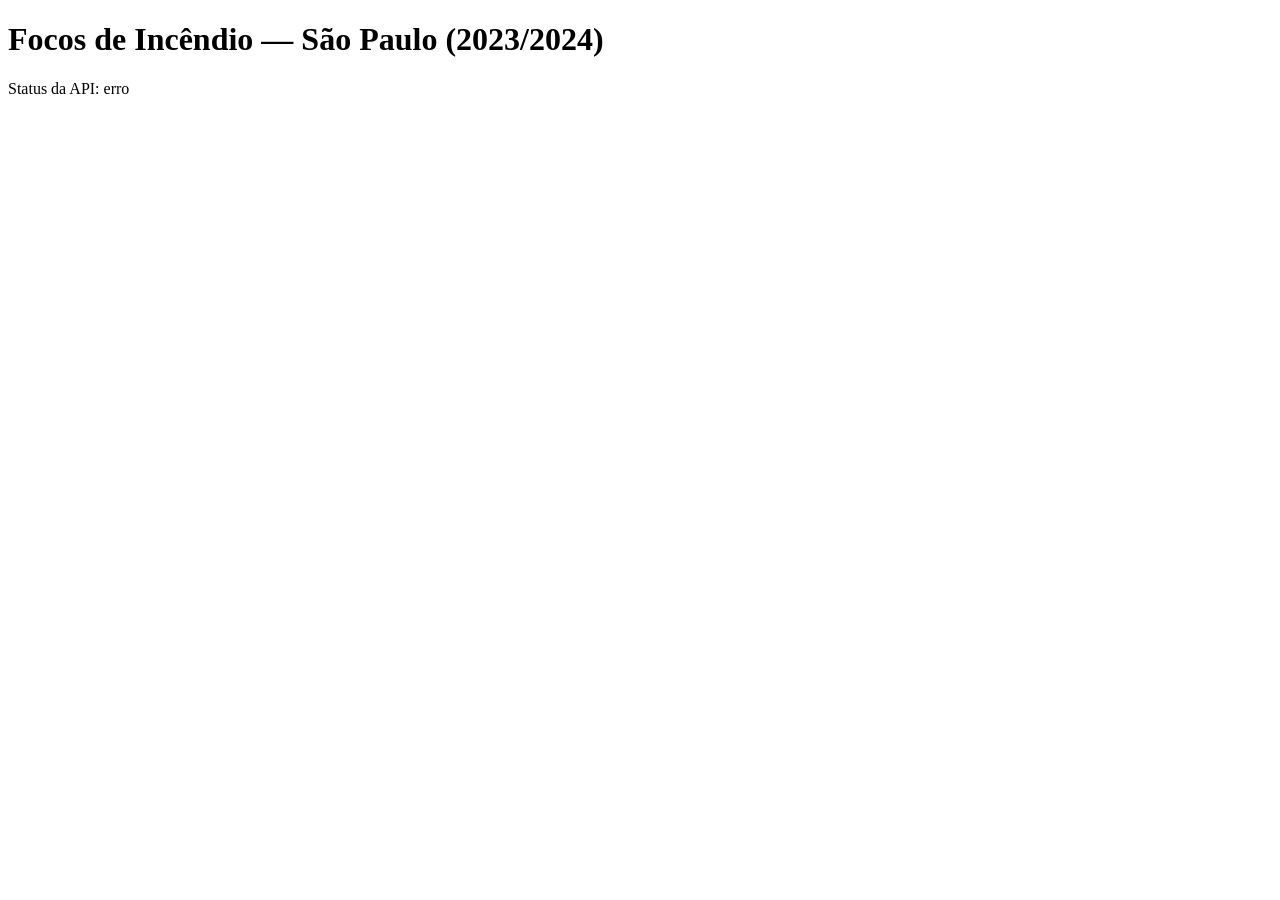
==== src/main/resources/public/index.html @ 72468ece "estrutura inicial" ====
<!doctype html>
<html lang="pt-BR">
<head>
    <meta charset="UTF-8">
    <meta name="viewport" content="width=device-width, initial-scale=1">
    <title>Focos de Incêndio SP</title>
</head>
<body>
    <h1>Focos de Incêndio — São Paulo (2023/2024)</h1>
    <p>Status da API: <span id="status">carregando...</span></p>

    <script>
        fetch('/api/status')
            .then(r => r.json())
            .then(d => document.getElementById('status').textContent = d.status)
            .catch(() => document.getElementById('status').textContent = 'erro');
    </script>
</body>
</html>
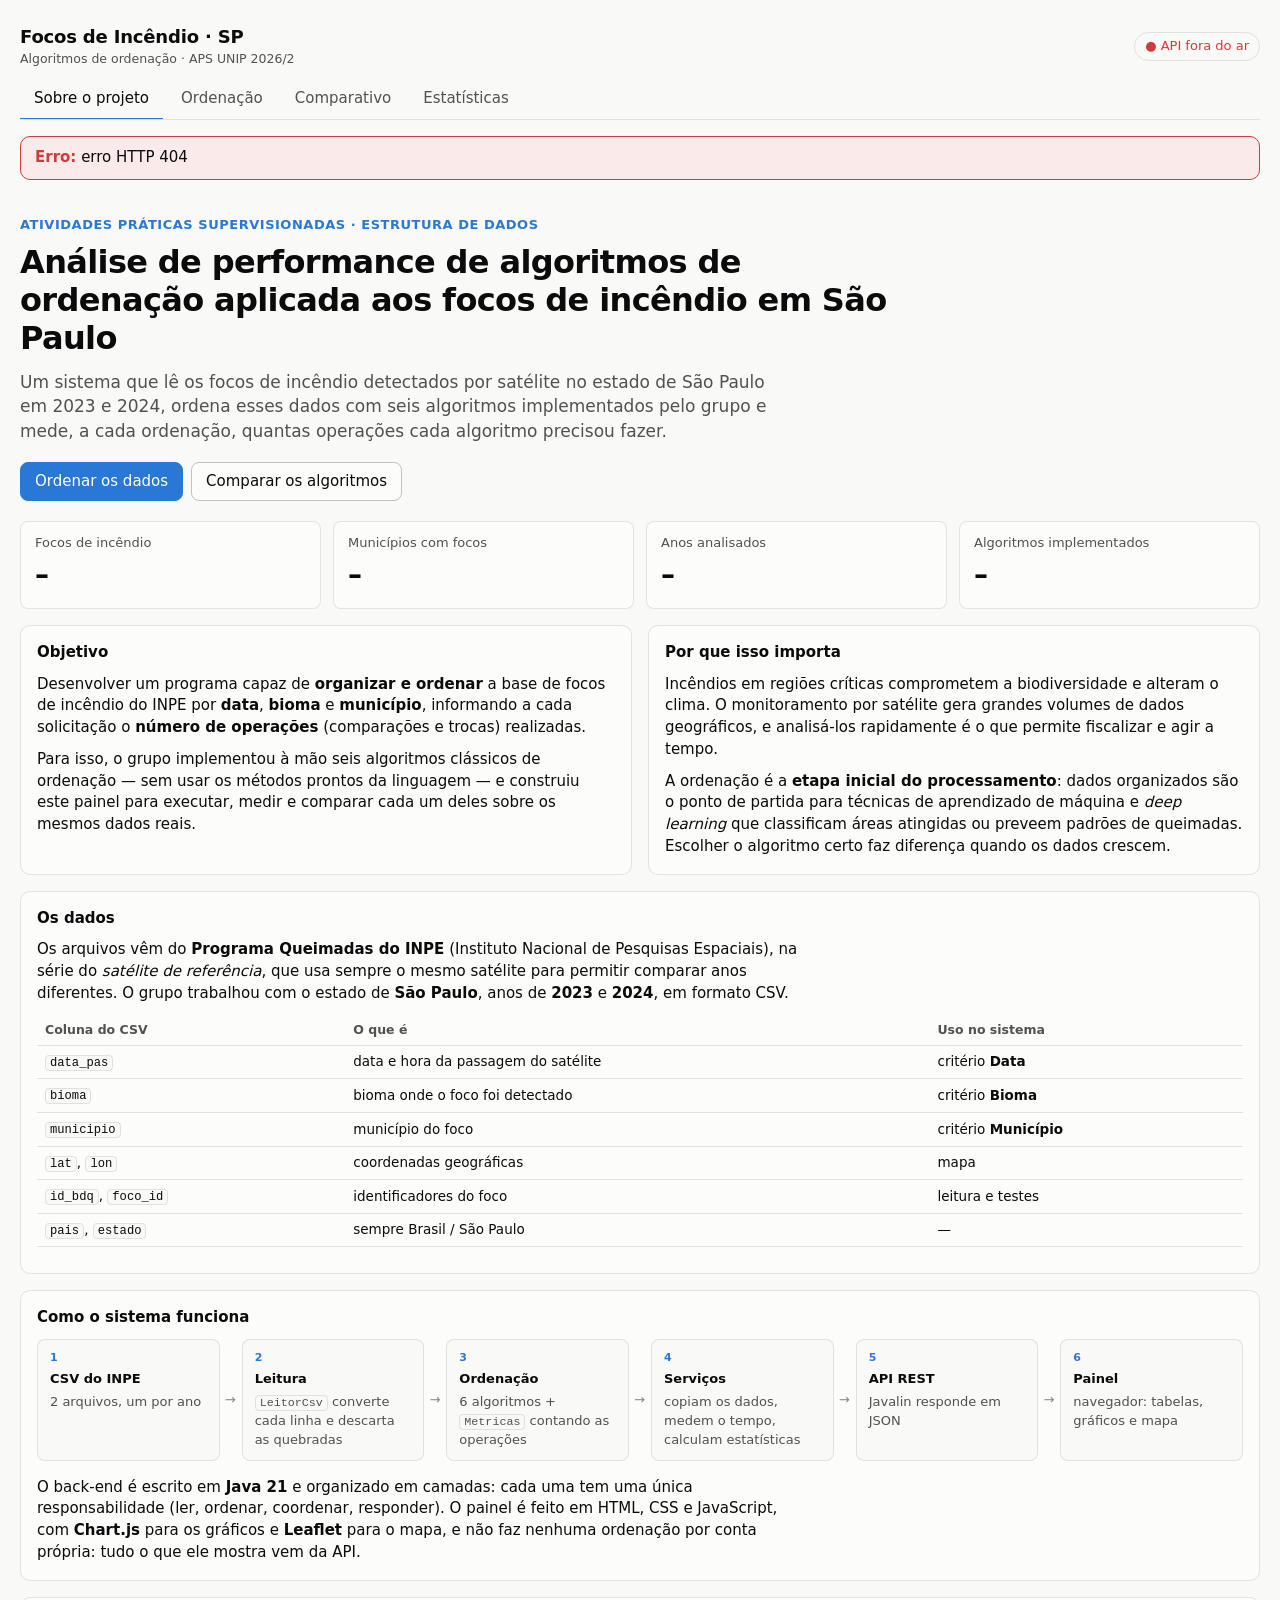
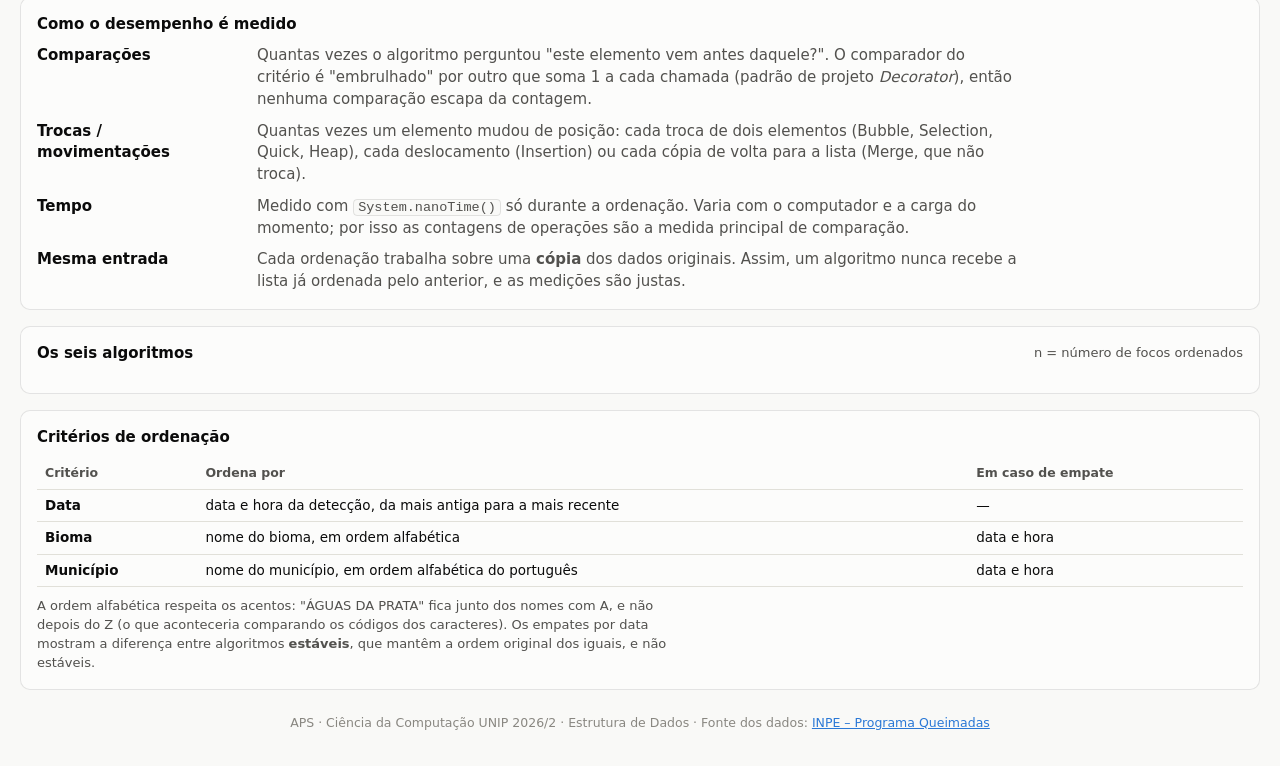
==== commit 1f0f9fdb: "Divide o dashboard em páginas e adiciona pagina Sobre" ====
--- a/src/main/resources/public/index.html
+++ b/src/main/resources/public/index.html
@@ -3,17 +3,167 @@
 <head>
     <meta charset="UTF-8">
     <meta name="viewport" content="width=device-width, initial-scale=1">
-    <title>Focos de Incêndio SP</title>
+    <title>Sobre o projeto · Focos de Incêndio SP</title>
+    <link rel="stylesheet" href="style.css">
+    <script src="comum.js" defer></script>
+    <script src="sobre.js" defer></script>
 </head>
 <body>
-    <h1>Focos de Incêndio — São Paulo (2023/2024)</h1>
-    <p>Status da API: <span id="status">carregando...</span></p>
+<div class="pagina">
+    <header id="cabecalho" class="cabecalho"></header>
+    <div id="aviso" class="aviso" hidden></div>
 
-    <script>
-        fetch('/api/status')
-            .then(r => r.json())
-            .then(d => document.getElementById('status').textContent = d.status)
-            .catch(() => document.getElementById('status').textContent = 'erro');
-    </script>
+    <!-- Apresentação -->
+    <section class="destaque-topo">
+        <p class="sobretitulo">Atividades Práticas Supervisionadas · Estrutura de Dados</p>
+        <h1>Análise de performance de algoritmos de ordenação aplicada aos focos de incêndio em São Paulo</h1>
+        <p class="lead">
+            Um sistema que lê os focos de incêndio detectados por satélite no estado de São Paulo em 2023 e 2024,
+            ordena esses dados com seis algoritmos implementados pelo grupo e mede, a cada ordenação,
+            quantas operações cada algoritmo precisou fazer.
+        </p>
+        <div class="acoes">
+            <a class="botao botao--primario" href="ordenacao.html">Ordenar os dados</a>
+            <a class="botao" href="comparativo.html">Comparar os algoritmos</a>
+        </div>
+    </section>
+
+    <!-- Números da base, carregados da API -->
+    <section class="metricas metricas--resumo" aria-label="Resumo dos dados">
+        <div class="metrica"><span class="metrica__rotulo">Focos de incêndio</span><span id="kFocos" class="metrica__valor">–</span></div>
+        <div class="metrica"><span class="metrica__rotulo">Municípios com focos</span><span id="kMunicipios" class="metrica__valor">–</span></div>
+        <div class="metrica"><span class="metrica__rotulo">Anos analisados</span><span id="kAnos" class="metrica__valor">–</span></div>
+        <div class="metrica"><span class="metrica__rotulo">Algoritmos implementados</span><span id="kAlgoritmos" class="metrica__valor">–</span></div>
+    </section>
+
+    <div class="grade grade--metade-igual">
+        <section class="cartao texto">
+            <h2>Objetivo</h2>
+            <p>
+                Desenvolver um programa capaz de <strong>organizar e ordenar</strong> a base de focos de incêndio
+                do INPE por <strong>data</strong>, <strong>bioma</strong> e <strong>município</strong>, informando a
+                cada solicitação o <strong>número de operações</strong> (comparações e trocas) realizadas.
+            </p>
+            <p>
+                Para isso, o grupo implementou à mão seis algoritmos clássicos de ordenação — sem usar os métodos
+                prontos da linguagem — e construiu este painel para executar, medir e comparar cada um deles
+                sobre os mesmos dados reais.
+            </p>
+        </section>
+
+        <section class="cartao texto">
+            <h2>Por que isso importa</h2>
+            <p>
+                Incêndios em regiões críticas comprometem a biodiversidade e alteram o clima. O monitoramento por
+                satélite gera grandes volumes de dados geográficos, e analisá-los rapidamente é o que permite
+                fiscalizar e agir a tempo.
+            </p>
+            <p>
+                A ordenação é a <strong>etapa inicial do processamento</strong>: dados organizados são o ponto de
+                partida para técnicas de aprendizado de máquina e <em>deep learning</em> que classificam áreas
+                atingidas ou preveem padrões de queimadas. Escolher o algoritmo certo faz diferença quando os
+                dados crescem.
+            </p>
+        </section>
+    </div>
+
+    <section class="cartao texto">
+        <h2>Os dados</h2>
+        <p>
+            Os arquivos vêm do <strong>Programa Queimadas do INPE</strong> (Instituto Nacional de Pesquisas
+            Espaciais), na série do <em>satélite de referência</em>, que usa sempre o mesmo satélite para permitir
+            comparar anos diferentes. O grupo trabalhou com o estado de <strong>São Paulo</strong>,
+            anos de <strong>2023</strong> e <strong>2024</strong>, em formato CSV.
+        </p>
+        <div class="tabela-rolagem">
+            <table class="tabela tabela--compacta">
+                <thead><tr><th>Coluna do CSV</th><th>O que é</th><th>Uso no sistema</th></tr></thead>
+                <tbody>
+                <tr><td><code>data_pas</code></td><td>data e hora da passagem do satélite</td><td>critério <strong>Data</strong></td></tr>
+                <tr><td><code>bioma</code></td><td>bioma onde o foco foi detectado</td><td>critério <strong>Bioma</strong></td></tr>
+                <tr><td><code>municipio</code></td><td>município do foco</td><td>critério <strong>Município</strong></td></tr>
+                <tr><td><code>lat</code>, <code>lon</code></td><td>coordenadas geográficas</td><td>mapa</td></tr>
+                <tr><td><code>id_bdq</code>, <code>foco_id</code></td><td>identificadores do foco</td><td>leitura e testes</td></tr>
+                <tr><td><code>pais</code>, <code>estado</code></td><td>sempre Brasil / São Paulo</td><td>—</td></tr>
+                </tbody>
+            </table>
+        </div>
+        <p id="resumoBiomas" class="nota"></p>
+    </section>
+
+    <section class="cartao texto">
+        <h2>Como o sistema funciona</h2>
+        <ol class="fluxo">
+            <li><strong>CSV do INPE</strong><span>2 arquivos, um por ano</span></li>
+            <li><strong>Leitura</strong><span><code>LeitorCsv</code> converte cada linha e descarta as quebradas</span></li>
+            <li><strong>Ordenação</strong><span>6 algoritmos + <code>Metricas</code> contando as operações</span></li>
+            <li><strong>Serviços</strong><span>copiam os dados, medem o tempo, calculam estatísticas</span></li>
+            <li><strong>API REST</strong><span>Javalin responde em JSON</span></li>
+            <li><strong>Painel</strong><span>navegador: tabelas, gráficos e mapa</span></li>
+        </ol>
+        <p>
+            O back-end é escrito em <strong>Java 21</strong> e organizado em camadas: cada uma tem uma única
+            responsabilidade (ler, ordenar, coordenar, responder). O painel é feito em HTML, CSS e JavaScript,
+            com <strong>Chart.js</strong> para os gráficos e <strong>Leaflet</strong> para o mapa, e não faz nenhuma
+            ordenação por conta própria: tudo o que ele mostra vem da API.
+        </p>
+    </section>
+
+    <section class="cartao texto">
+        <h2>Como o desempenho é medido</h2>
+        <dl class="definicoes">
+            <dt>Comparações</dt>
+            <dd>
+                Quantas vezes o algoritmo perguntou "este elemento vem antes daquele?". O comparador do critério é
+                "embrulhado" por outro que soma 1 a cada chamada (padrão de projeto <em>Decorator</em>), então
+                nenhuma comparação escapa da contagem.
+            </dd>
+            <dt>Trocas / movimentações</dt>
+            <dd>
+                Quantas vezes um elemento mudou de posição: cada troca de dois elementos (Bubble, Selection, Quick,
+                Heap), cada deslocamento (Insertion) ou cada cópia de volta para a lista (Merge, que não troca).
+            </dd>
+            <dt>Tempo</dt>
+            <dd>
+                Medido com <code>System.nanoTime()</code> só durante a ordenação. Varia com o computador e a carga
+                do momento; por isso as contagens de operações são a medida principal de comparação.
+            </dd>
+            <dt>Mesma entrada</dt>
+            <dd>
+                Cada ordenação trabalha sobre uma <strong>cópia</strong> dos dados originais. Assim, um algoritmo
+                nunca recebe a lista já ordenada pelo anterior, e as medições são justas.
+            </dd>
+        </dl>
+    </section>
+
+    <section class="cartao">
+        <div class="cartao__cabecalho">
+            <h2>Os seis algoritmos</h2>
+            <span class="nota">n = número de focos ordenados</span>
+        </div>
+        <div id="algoritmos" class="cartoes-algoritmo"></div>
+    </section>
+
+    <section class="cartao texto">
+        <h2>Critérios de ordenação</h2>
+        <div class="tabela-rolagem">
+            <table class="tabela tabela--compacta">
+                <thead><tr><th>Critério</th><th>Ordena por</th><th>Em caso de empate</th></tr></thead>
+                <tbody>
+                <tr><td><strong>Data</strong></td><td>data e hora da detecção, da mais antiga para a mais recente</td><td>—</td></tr>
+                <tr><td><strong>Bioma</strong></td><td>nome do bioma, em ordem alfabética</td><td>data e hora</td></tr>
+                <tr><td><strong>Município</strong></td><td>nome do município, em ordem alfabética do português</td><td>data e hora</td></tr>
+                </tbody>
+            </table>
+        </div>
+        <p class="nota">
+            A ordem alfabética respeita os acentos: "ÁGUAS DA PRATA" fica junto dos nomes com A, e não depois do Z
+            (o que aconteceria comparando os códigos dos caracteres). Os empates por data mostram a diferença entre
+            algoritmos <strong>estáveis</strong>, que mantêm a ordem original dos iguais, e não estáveis.
+        </p>
+    </section>
+
+    <footer id="rodape" class="rodape"></footer>
+</div>
 </body>
 </html>
--- a/src/main/resources/public/style.css
+++ b/src/main/resources/public/style.css
@@ -0,0 +1,473 @@
+/* ==========================================================================
+   Dashboard · Focos de Incêndio SP
+   As cores ficam em variáveis: o modo escuro só troca os valores.
+   ========================================================================== */
+
+:root {
+    color-scheme: light;
+    --fundo: #f9f9f7;
+    --superficie: #fcfcfb;
+    --texto: #0b0b0b;
+    --texto-2: #52514e;
+    --texto-mudo: #898781;
+    --grade: #e1e0d9;
+    --eixo: #c3c2b7;
+    --borda: rgba(11, 11, 11, 0.10);
+    --destaque: #2a78d6;
+    --destaque-fundo: #e8f1fc;
+    --erro: #d03b3b;
+    --erro-fundo: #fbeaea;
+    --ok: #006300;
+
+    /* cores de série (ordem fixa): 1 = Cerrado / O(n²), 2 = Mata Atlântica / O(n log n) */
+    --serie-1: #2a78d6;
+    --serie-2: #eb6834;
+    /* complexidade no comparativo: O(n²) e O(n log n) */
+    --serie-3: #1baf7a;
+    --serie-7: #6250d6;
+    /* barras de magnitude sem identidade (ranking de municípios) */
+    --neutro: #898781;
+
+    --raio: 10px;
+    --fonte: system-ui, -apple-system, "Segoe UI", Roboto, sans-serif;
+}
+
+@media (prefers-color-scheme: dark) {
+    :root {
+        color-scheme: dark;
+        --fundo: #0d0d0d;
+        --superficie: #1a1a19;
+        --texto: #f0efec;
+        --texto-2: #c3c2b7;
+        --texto-mudo: #898781;
+        --grade: #2c2c2a;
+        --eixo: #383835;
+        --borda: rgba(255, 255, 255, 0.10);
+        --destaque: #3987e5;
+        --destaque-fundo: #16263a;
+        --erro: #e66767;
+        --erro-fundo: #3a1c1c;
+        --ok: #0ca30c;
+        --serie-1: #3987e5;
+        --serie-2: #d95926;
+        --serie-3: #199e70;
+        --serie-7: #9085e9;
+        --neutro: #898781;
+    }
+}
+
+* { box-sizing: border-box; }
+
+body {
+    margin: 0;
+    background: var(--fundo);
+    color: var(--texto);
+    font: 15px/1.45 var(--fonte);
+}
+
+.pagina {
+    max-width: 1280px;
+    margin: 0 auto;
+    padding: 24px 20px 40px;
+    display: flex;
+    flex-direction: column;
+    gap: 16px;
+}
+
+h1 { font-size: 24px; margin: 0; letter-spacing: -0.01em; }
+h2 { font-size: 15px; margin: 0; font-weight: 600; }
+
+a { color: var(--destaque); }
+
+/* ---------- cabeçalho e menu ---------- */
+
+.cabecalho { display: flex; flex-direction: column; gap: 12px; }
+.cabecalho__linha { display: flex; justify-content: space-between; align-items: center; gap: 16px; flex-wrap: wrap; }
+
+.marca { display: flex; flex-direction: column; text-decoration: none; color: var(--texto); }
+.marca__titulo { font-size: 18px; font-weight: 700; letter-spacing: -0.01em; }
+.marca__sub { font-size: 12.5px; color: var(--texto-2); }
+
+.menu {
+    display: flex;
+    gap: 4px;
+    border-bottom: 1px solid var(--borda);
+    overflow-x: auto;
+}
+.menu a {
+    padding: 8px 14px;
+    color: var(--texto-2);
+    text-decoration: none;
+    font-weight: 500;
+    border-bottom: 2px solid transparent;
+    margin-bottom: -1px;
+    white-space: nowrap;
+}
+.menu a:hover { color: var(--texto); }
+.menu a.ativo { color: var(--texto); border-bottom-color: var(--destaque); }
+
+.titulo-pagina h1 { font-size: 26px; }
+.titulo-pagina p { margin: 4px 0 0; color: var(--texto-2); max-width: 75ch; }
+
+.status {
+    font-size: 13px;
+    padding: 4px 10px;
+    border-radius: 999px;
+    border: 1px solid var(--borda);
+    color: var(--texto-2);
+    white-space: nowrap;
+}
+.status::before { content: "● "; }
+.status--ok::before { color: var(--ok); }
+.status--erro { color: var(--erro); }
+.status--carregando::before { color: var(--texto-mudo); }
+
+.aviso {
+    background: var(--erro-fundo);
+    color: var(--texto);
+    border: 1px solid var(--erro);
+    border-radius: var(--raio);
+    padding: 10px 14px;
+}
+.aviso strong { color: var(--erro); }
+
+/* ---------- controles ---------- */
+
+.controles {
+    display: flex;
+    flex-wrap: wrap;
+    align-items: flex-end;
+    gap: 12px;
+    background: var(--superficie);
+    border: 1px solid var(--borda);
+    border-radius: var(--raio);
+    padding: 14px 16px;
+}
+
+.campo { display: flex; flex-direction: column; gap: 4px; min-width: 170px; }
+.campo span { font-size: 12px; color: var(--texto-2); font-weight: 500; }
+
+select {
+    font: inherit;
+    color: var(--texto);
+    background: var(--fundo);
+    border: 1px solid var(--eixo);
+    border-radius: 8px;
+    padding: 7px 10px;
+}
+
+.botoes { display: flex; gap: 8px; margin-left: auto; flex-wrap: wrap; }
+
+.botao {
+    display: inline-block;
+    text-decoration: none;
+    font: inherit;
+    font-weight: 500;
+    cursor: pointer;
+    border-radius: 8px;
+    padding: 8px 14px;
+    border: 1px solid var(--eixo);
+    background: var(--superficie);
+    color: var(--texto);
+}
+.botao:hover:not(:disabled) { background: var(--fundo); }
+.botao:disabled { opacity: .55; cursor: progress; }
+.botao--primario { background: var(--destaque); border-color: var(--destaque); color: #fff; }
+.botao--primario:hover:not(:disabled) { background: var(--destaque); filter: brightness(1.08); }
+.botao--pequeno { padding: 4px 10px; font-size: 13px; }
+
+:focus-visible { outline: 2px solid var(--destaque); outline-offset: 2px; }
+
+.dica { margin: -8px 0 0; font-size: 13px; color: var(--texto-2); }
+
+/* ---------- cartões ---------- */
+
+.cartao {
+    background: var(--superficie);
+    border: 1px solid var(--borda);
+    border-radius: var(--raio);
+    padding: 16px;
+    min-width: 0;
+}
+
+.cartao__cabecalho {
+    display: flex;
+    justify-content: space-between;
+    align-items: center;
+    gap: 12px;
+    flex-wrap: wrap;
+    margin-bottom: 12px;
+}
+
+.etiqueta {
+    font-size: 13px;
+    color: var(--texto-2);
+    background: var(--fundo);
+    border: 1px solid var(--borda);
+    border-radius: 999px;
+    padding: 3px 10px;
+}
+
+.nota { font-size: 13px; color: var(--texto-2); margin: 0; }
+
+/* ---------- métricas ---------- */
+
+.metricas {
+    display: grid;
+    grid-template-columns: repeat(auto-fit, minmax(200px, 1fr));
+    gap: 12px;
+}
+
+.metrica {
+    display: flex;
+    flex-direction: column;
+    gap: 2px;
+    padding: 12px 14px;
+    border-radius: 8px;
+    background: var(--fundo);
+}
+.metrica__rotulo { font-size: 13px; color: var(--texto-2); }
+.metrica__valor { font-size: 28px; font-weight: 600; letter-spacing: -0.02em; }
+.carregando .metrica__valor { color: var(--texto-mudo); }
+
+/* ---------- grades ---------- */
+
+.grade { display: grid; gap: 16px; }
+/* nas grades, o conteúdo (mapa/gráfico) estica até a altura do cartão vizinho */
+.grade > .cartao { display: flex; flex-direction: column; }
+.grade > .cartao > .mapa,
+.grade > .cartao > .grafico { flex: 1; }
+.grade--dados { grid-template-columns: minmax(0, 3fr) minmax(0, 2fr); }
+.grade--metade { grid-template-columns: minmax(0, 2fr) minmax(0, 3fr); }
+
+@media (max-width: 900px) {
+    .grade--dados, .grade--metade { grid-template-columns: 1fr; }
+    .botoes { margin-left: 0; }
+}
+
+/* ---------- tabela ---------- */
+
+.tabela-rolagem { overflow-x: auto; }
+
+.tabela {
+    width: 100%;
+    border-collapse: collapse;
+    font-size: 13.5px;
+}
+.tabela th, .tabela td {
+    text-align: left;
+    padding: 6px 10px;
+    border-bottom: 1px solid var(--grade);
+    white-space: nowrap;
+}
+.tabela th { font-weight: 600; color: var(--texto-2); font-size: 12.5px; }
+.tabela .num { text-align: right; font-variant-numeric: tabular-nums; }
+.tabela tbody tr:hover { background: var(--fundo); }
+.tabela th.ordenado { color: var(--destaque); }
+.tabela th.ordenado::after { content: " ▲"; font-size: 10px; }
+.tabela td.ordenado { font-weight: 600; }
+.tabela--compacta td, .tabela--compacta th { padding: 6px 8px; }
+.tabela tr.melhor td:first-child::after {
+    content: "mais rápido";
+    margin-left: 6px;
+    font-size: 11px;
+    font-weight: 500;
+    color: var(--ok);
+}
+
+.chip { display: inline-flex; align-items: center; gap: 6px; }
+.chip::before {
+    content: "";
+    width: 9px;
+    height: 9px;
+    border-radius: 50%;
+    background: var(--cor, var(--texto-mudo));
+}
+
+.paginacao {
+    display: flex;
+    justify-content: center;
+    align-items: center;
+    gap: 6px;
+    margin-top: 12px;
+    flex-wrap: wrap;
+    font-size: 13px;
+    color: var(--texto-2);
+}
+.paginacao span { padding: 0 8px; font-variant-numeric: tabular-nums; }
+
+/* ---------- mapa e gráficos ---------- */
+
+.mapa {
+    min-height: 470px;
+    border-radius: 8px;
+    border: 1px solid var(--borda);
+    z-index: 0;
+}
+
+.legenda { display: flex; gap: 12px; font-size: 13px; color: var(--texto-2); }
+
+.grafico { position: relative; }
+.grafico--largo { height: 280px; }
+.grafico--baixo { min-height: 170px; }
+.grafico--alto { min-height: 320px; }
+.grafico--comparativo { height: 300px; }
+
+.comparativo {
+    display: grid;
+    grid-template-columns: minmax(0, 1fr) minmax(0, 1fr);
+    gap: 16px;
+    align-items: start;
+}
+@media (max-width: 900px) { .comparativo { grid-template-columns: 1fr; } }
+
+.alternador {
+    display: inline-flex;
+    border: 1px solid var(--eixo);
+    border-radius: 8px;
+    overflow: hidden;
+}
+.alternador button {
+    font: inherit;
+    font-size: 13px;
+    border: 0;
+    padding: 5px 12px;
+    background: transparent;
+    color: var(--texto-2);
+    cursor: pointer;
+}
+.alternador button + button { border-left: 1px solid var(--eixo); }
+.alternador button.ativo { background: var(--destaque-fundo); color: var(--texto); font-weight: 600; }
+
+.vazio {
+    display: grid;
+    place-items: center;
+    height: 100%;
+    color: var(--texto-mudo);
+    font-size: 13px;
+    text-align: center;
+}
+
+.rodape { font-size: 12.5px; color: var(--texto-mudo); text-align: center; margin-top: 8px; }
+
+/* ---------- página "Sobre" ---------- */
+
+.destaque-topo { padding: 20px 0 4px; max-width: 900px; }
+.destaque-topo h1 { font-size: 32px; line-height: 1.2; letter-spacing: -0.02em; }
+.sobretitulo { margin: 0 0 8px; font-size: 13px; font-weight: 600; color: var(--destaque); text-transform: uppercase; letter-spacing: .04em; }
+.lead { font-size: 17px; color: var(--texto-2); margin: 12px 0 0; max-width: 70ch; }
+.acoes { display: flex; gap: 8px; margin-top: 18px; flex-wrap: wrap; }
+
+.metricas--resumo .metrica { background: var(--superficie); border: 1px solid var(--borda); }
+.metrica__sub { font-size: 12.5px; color: var(--texto-2); }
+.metrica__valor--texto { font-size: 20px; line-height: 1.3; padding-top: 6px; }
+
+.grade--metade-igual { grid-template-columns: 1fr 1fr; }
+@media (max-width: 900px) { .grade--metade-igual { grid-template-columns: 1fr; } }
+
+.texto h2 { margin-bottom: 10px; }
+.texto p { margin: 0 0 10px; max-width: 80ch; }
+.texto p:last-child { margin-bottom: 0; }
+code {
+    font-family: ui-monospace, SFMono-Regular, Consolas, monospace;
+    font-size: .9em;
+    background: var(--fundo);
+    border: 1px solid var(--borda);
+    border-radius: 4px;
+    padding: 0 4px;
+}
+
+.nota--espaco { margin-top: 10px; }
+.tabela-rolagem + .nota { margin-top: 10px; }
+.grade--topo { align-items: start; }
+.nota--espaco-baixo { margin-bottom: 10px; }
+
+/* fluxo: CSV → leitura → ... → painel */
+.fluxo {
+    list-style: none;
+    counter-reset: etapa;
+    display: grid;
+    grid-template-columns: repeat(6, minmax(0, 1fr));
+    gap: 22px;
+    padding: 0;
+    margin: 4px 0 16px;
+}
+.fluxo li {
+    counter-increment: etapa;
+    position: relative;
+    display: flex;
+    flex-direction: column;
+    gap: 4px;
+    background: var(--fundo);
+    border: 1px solid var(--borda);
+    border-radius: 8px;
+    padding: 10px 12px;
+    font-size: 13px;
+}
+.fluxo li::before {
+    content: counter(etapa);
+    font-size: 11px;
+    font-weight: 700;
+    color: var(--destaque);
+}
+.fluxo li span { color: var(--texto-2); }
+.fluxo li:not(:last-child)::after {
+    content: "→";
+    position: absolute;
+    right: -17px;
+    top: 50%;
+    transform: translateY(-50%);
+    color: var(--texto-mudo);
+}
+@media (max-width: 900px) {
+    .fluxo { grid-template-columns: 1fr 1fr; }
+    .fluxo li::after { display: none; }
+}
+
+.definicoes { margin: 0; display: grid; grid-template-columns: 200px 1fr; gap: 10px 20px; }
+.definicoes dt { font-weight: 600; }
+.definicoes dd { margin: 0; color: var(--texto-2); max-width: 80ch; }
+@media (max-width: 700px) { .definicoes { grid-template-columns: 1fr; } .definicoes dd { margin-bottom: 8px; } }
+
+.cartoes-algoritmo {
+    display: grid;
+    grid-template-columns: repeat(auto-fill, minmax(330px, 1fr));
+    gap: 12px;
+}
+.algoritmo {
+    background: var(--fundo);
+    border: 1px solid var(--borda);
+    border-radius: 8px;
+    padding: 14px;
+    display: flex;
+    flex-direction: column;
+    gap: 8px;
+}
+.algoritmo header { display: flex; justify-content: space-between; align-items: center; gap: 8px; }
+.algoritmo h3 { margin: 0; font-size: 15px; }
+.algoritmo p { margin: 0; color: var(--texto-2); font-size: 13.5px; }
+
+.selo {
+    font-size: 12px;
+    font-weight: 600;
+    padding: 2px 8px;
+    border-radius: 999px;
+    color: var(--texto);
+    border: 1px solid var(--borda);
+}
+.selo::before { content: "● "; }
+.selo--quadratico::before { color: var(--serie-3); }
+.selo--nlogn::before { color: var(--serie-7); }
+
+.ficha { display: flex; flex-wrap: wrap; gap: 6px 16px; margin: 4px 0 0; font-size: 12.5px; }
+.ficha div { display: flex; flex-direction: column; }
+.ficha dt { color: var(--texto-mudo); }
+.ficha dd { margin: 0; font-weight: 600; font-variant-numeric: tabular-nums; }
+
+/* ---------- comparativo ---------- */
+
+.conclusoes { margin: 0; padding-left: 20px; display: flex; flex-direction: column; gap: 8px; max-width: 95ch; }
+.conclusoes li { color: var(--texto-2); }
+.conclusoes strong { color: var(--texto); }
+
+.tabela td.celula-melhor { font-weight: 700; color: var(--ok); }
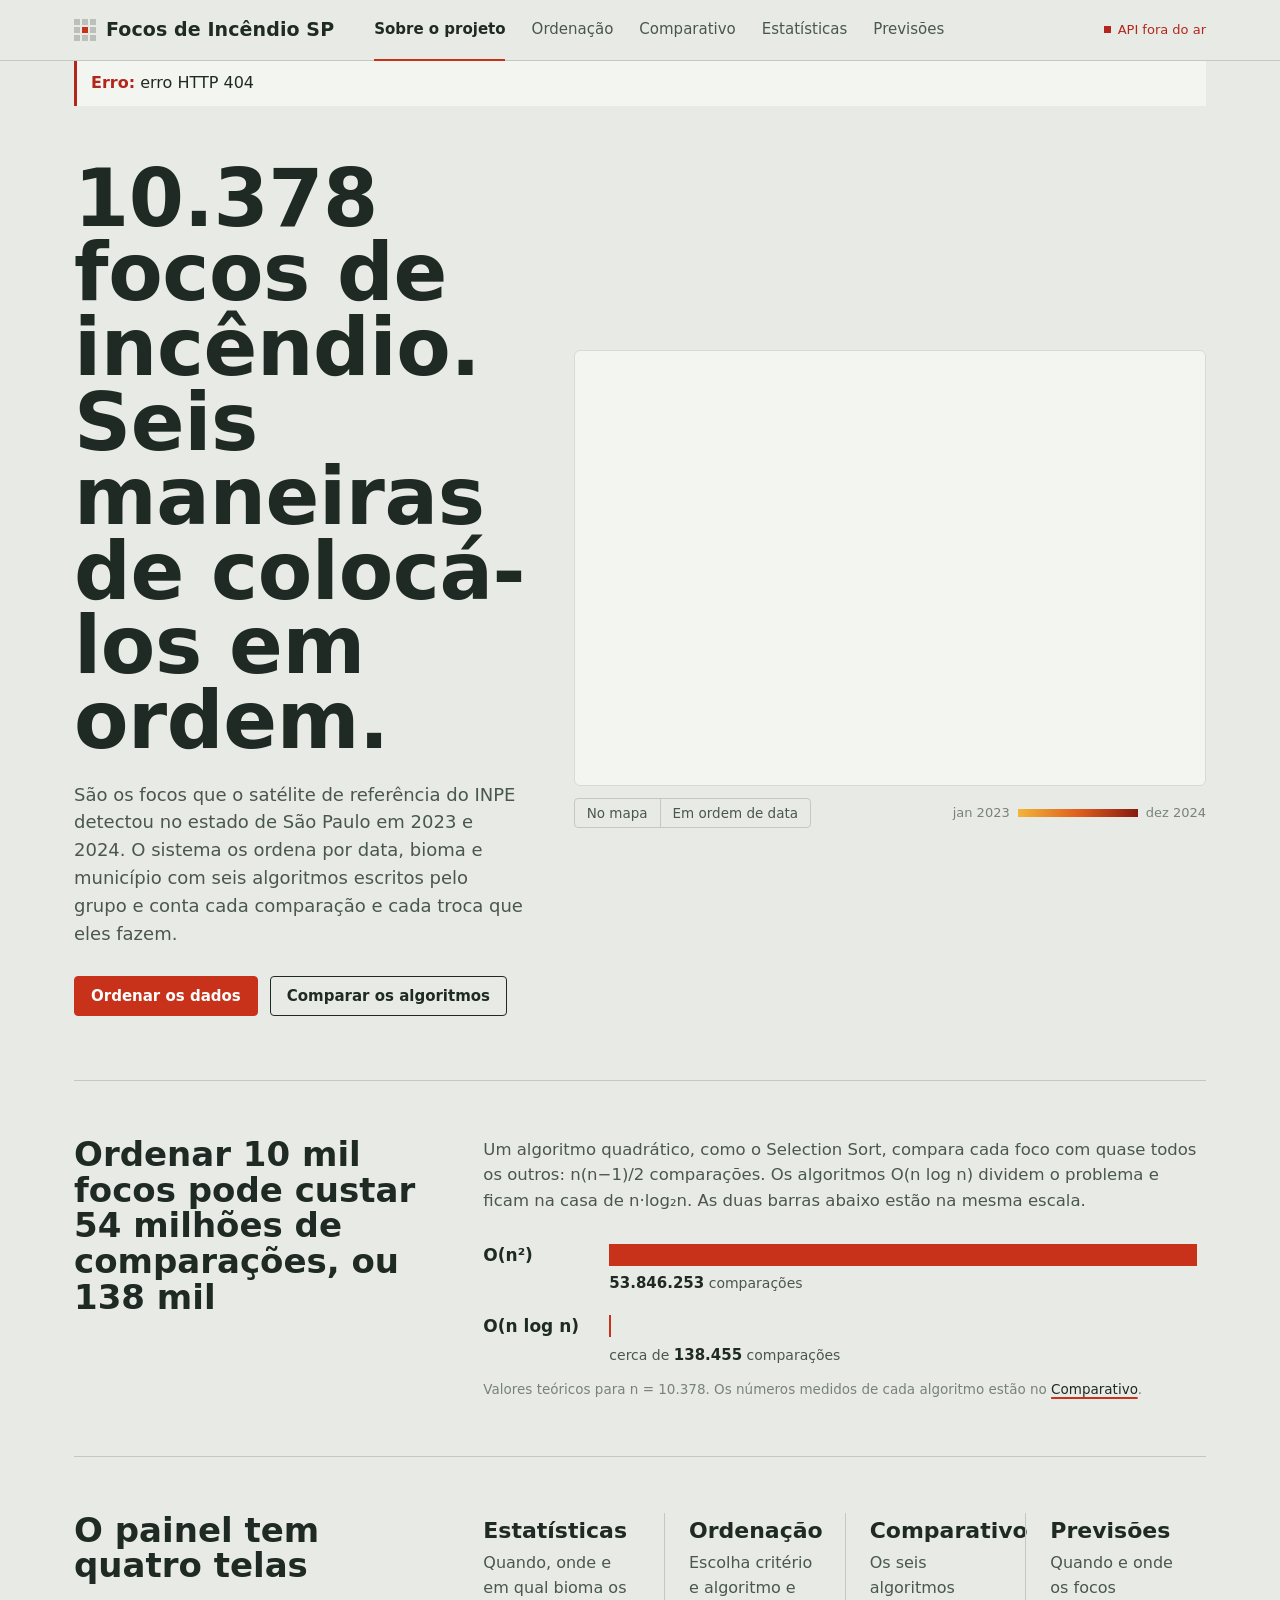
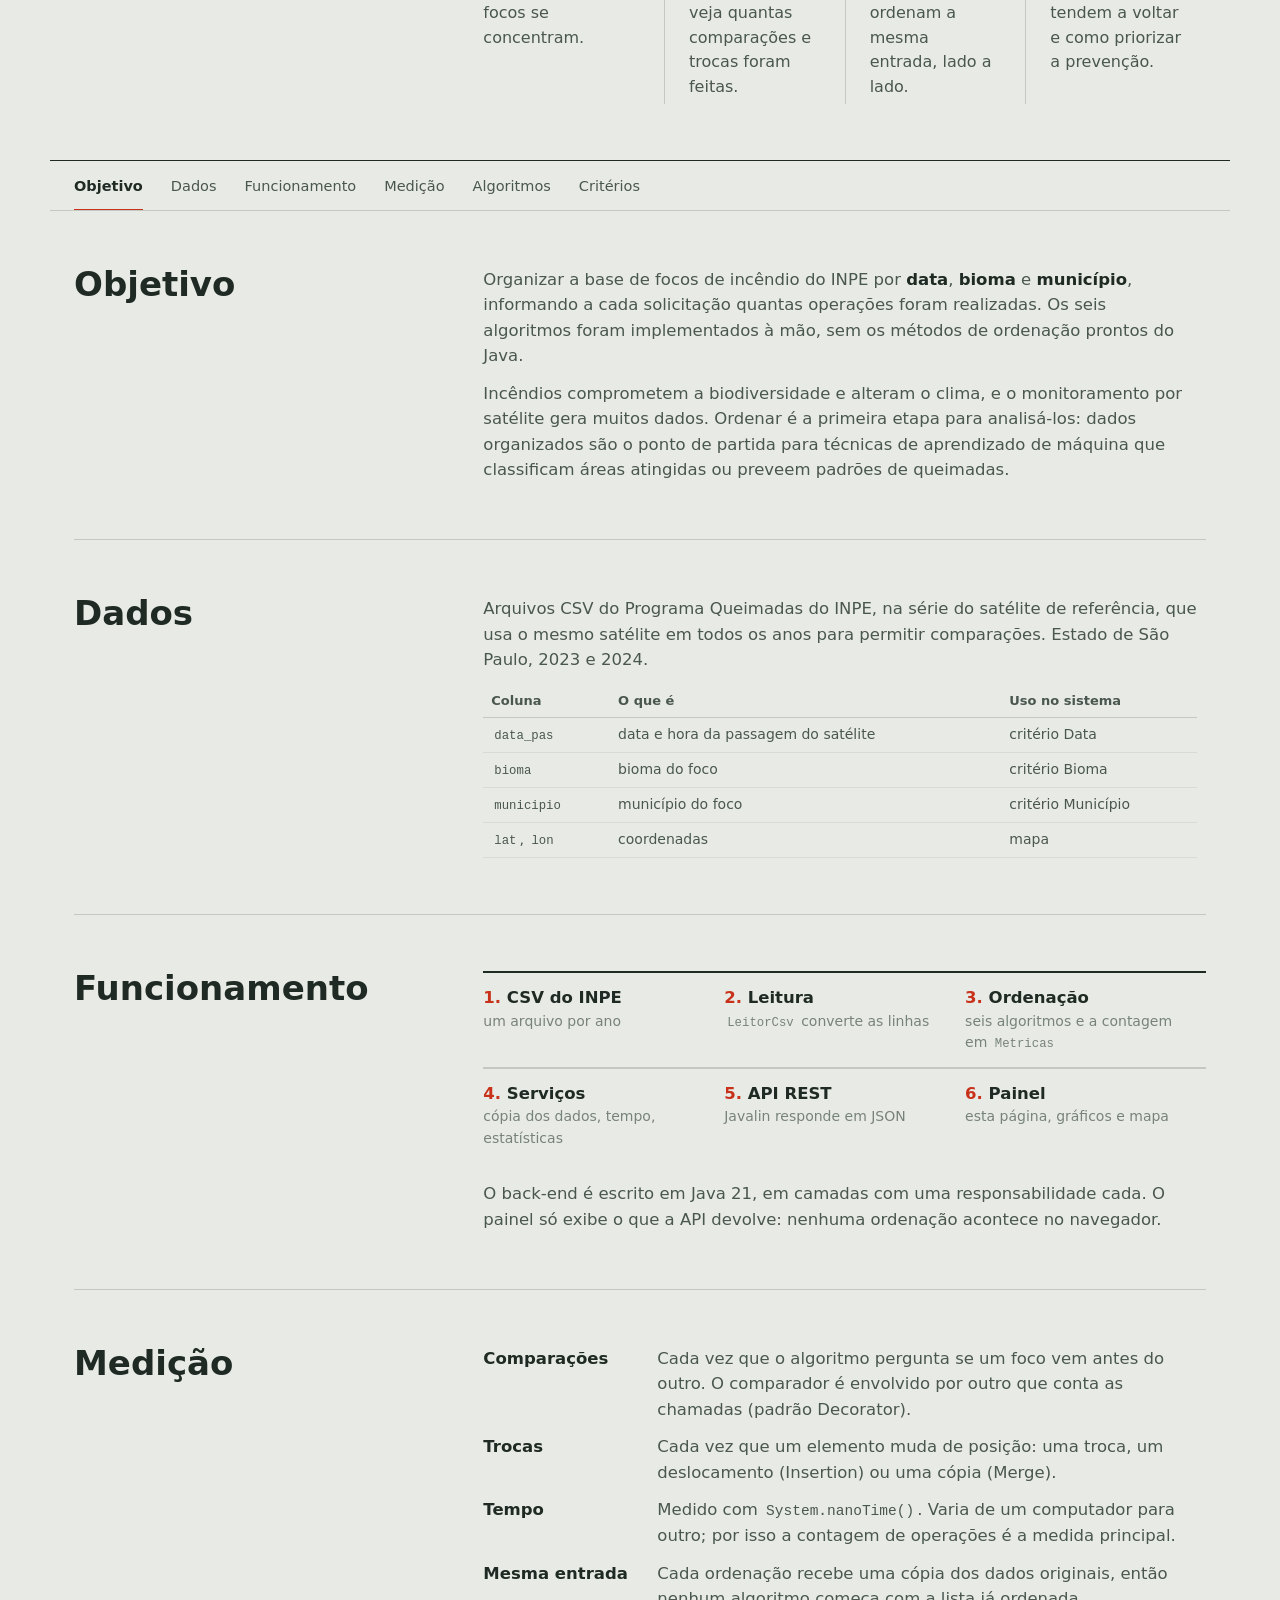
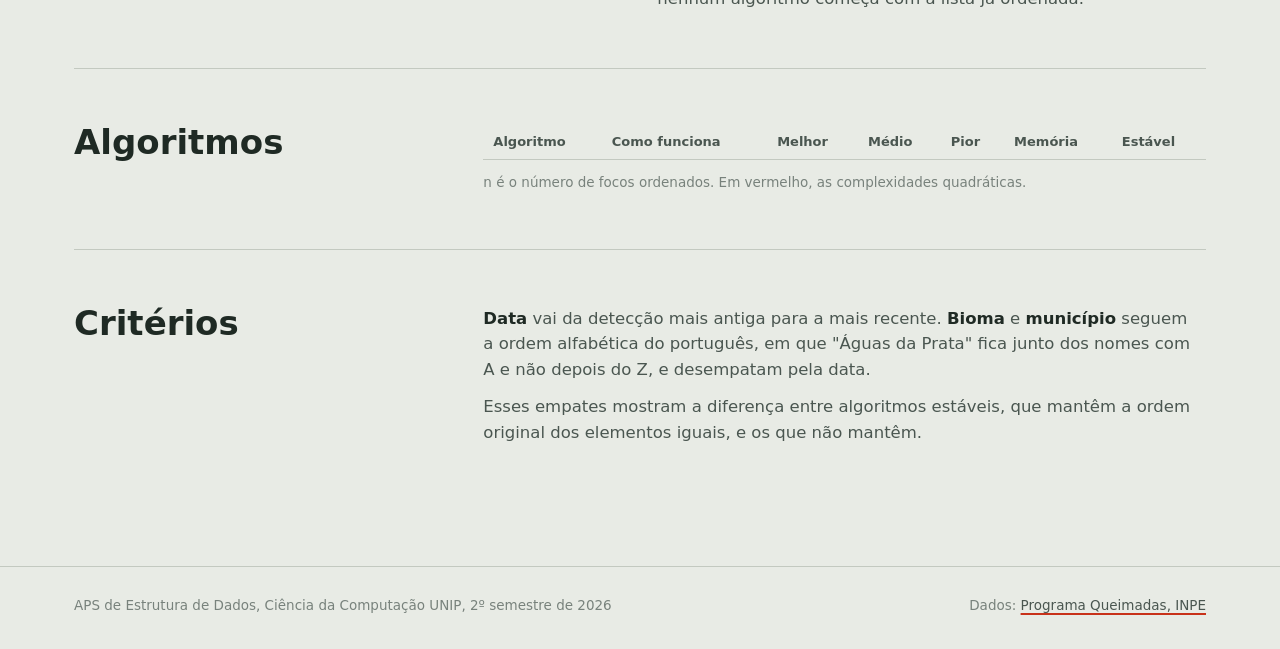
==== commit e404f082: "Frontend + Previsões" ====
--- a/src/main/resources/public/index.html
+++ b/src/main/resources/public/index.html
@@ -3,167 +3,215 @@
 <head>
     <meta charset="UTF-8">
     <meta name="viewport" content="width=device-width, initial-scale=1">
-    <title>Sobre o projeto · Focos de Incêndio SP</title>
     <link rel="stylesheet" href="style.css">
+    <title>Focos de Incêndio SP | Algoritmos de ordenação</title>
     <script src="comum.js" defer></script>
     <script src="sobre.js" defer></script>
 </head>
-<body>
-<div class="pagina">
-    <header id="cabecalho" class="cabecalho"></header>
+<body class="inicio">
+<header id="cabecalho" class="cabecalho"></header>
+
+<main class="pagina">
     <div id="aviso" class="aviso" hidden></div>
 
-    <!-- Apresentação -->
-    <section class="destaque-topo">
-        <p class="sobretitulo">Atividades Práticas Supervisionadas · Estrutura de Dados</p>
-        <h1>Análise de performance de algoritmos de ordenação aplicada aos focos de incêndio em São Paulo</h1>
-        <p class="lead">
-            Um sistema que lê os focos de incêndio detectados por satélite no estado de São Paulo em 2023 e 2024,
-            ordena esses dados com seis algoritmos implementados pelo grupo e mede, a cada ordenação,
-            quantas operações cada algoritmo precisou fazer.
-        </p>
-        <div class="acoes">
-            <a class="botao botao--primario" href="ordenacao.html">Ordenar os dados</a>
-            <a class="botao" href="comparativo.html">Comparar os algoritmos</a>
-        </div>
-    </section>
-
-    <!-- Números da base, carregados da API -->
-    <section class="metricas metricas--resumo" aria-label="Resumo dos dados">
-        <div class="metrica"><span class="metrica__rotulo">Focos de incêndio</span><span id="kFocos" class="metrica__valor">–</span></div>
-        <div class="metrica"><span class="metrica__rotulo">Municípios com focos</span><span id="kMunicipios" class="metrica__valor">–</span></div>
-        <div class="metrica"><span class="metrica__rotulo">Anos analisados</span><span id="kAnos" class="metrica__valor">–</span></div>
-        <div class="metrica"><span class="metrica__rotulo">Algoritmos implementados</span><span id="kAlgoritmos" class="metrica__valor">–</span></div>
-    </section>
-
-    <div class="grade grade--metade-igual">
-        <section class="cartao texto">
-            <h2>Objetivo</h2>
-            <p>
-                Desenvolver um programa capaz de <strong>organizar e ordenar</strong> a base de focos de incêndio
-                do INPE por <strong>data</strong>, <strong>bioma</strong> e <strong>município</strong>, informando a
-                cada solicitação o <strong>número de operações</strong> (comparações e trocas) realizadas.
-            </p>
-            <p>
-                Para isso, o grupo implementou à mão seis algoritmos clássicos de ordenação — sem usar os métodos
-                prontos da linguagem — e construiu este painel para executar, medir e comparar cada um deles
-                sobre os mesmos dados reais.
-            </p>
-        </section>
-
-        <section class="cartao texto">
-            <h2>Por que isso importa</h2>
-            <p>
-                Incêndios em regiões críticas comprometem a biodiversidade e alteram o clima. O monitoramento por
-                satélite gera grandes volumes de dados geográficos, e analisá-los rapidamente é o que permite
-                fiscalizar e agir a tempo.
-            </p>
-            <p>
-                A ordenação é a <strong>etapa inicial do processamento</strong>: dados organizados são o ponto de
-                partida para técnicas de aprendizado de máquina e <em>deep learning</em> que classificam áreas
-                atingidas ou preveem padrões de queimadas. Escolher o algoritmo certo faz diferença quando os
-                dados crescem.
-            </p>
-        </section>
-    </div>
-
-    <section class="cartao texto">
-        <h2>Os dados</h2>
-        <p>
-            Os arquivos vêm do <strong>Programa Queimadas do INPE</strong> (Instituto Nacional de Pesquisas
-            Espaciais), na série do <em>satélite de referência</em>, que usa sempre o mesmo satélite para permitir
-            comparar anos diferentes. O grupo trabalhou com o estado de <strong>São Paulo</strong>,
-            anos de <strong>2023</strong> e <strong>2024</strong>, em formato CSV.
-        </p>
-        <div class="tabela-rolagem">
-            <table class="tabela tabela--compacta">
-                <thead><tr><th>Coluna do CSV</th><th>O que é</th><th>Uso no sistema</th></tr></thead>
-                <tbody>
-                <tr><td><code>data_pas</code></td><td>data e hora da passagem do satélite</td><td>critério <strong>Data</strong></td></tr>
-                <tr><td><code>bioma</code></td><td>bioma onde o foco foi detectado</td><td>critério <strong>Bioma</strong></td></tr>
-                <tr><td><code>municipio</code></td><td>município do foco</td><td>critério <strong>Município</strong></td></tr>
-                <tr><td><code>lat</code>, <code>lon</code></td><td>coordenadas geográficas</td><td>mapa</td></tr>
-                <tr><td><code>id_bdq</code>, <code>foco_id</code></td><td>identificadores do foco</td><td>leitura e testes</td></tr>
-                <tr><td><code>pais</code>, <code>estado</code></td><td>sempre Brasil / São Paulo</td><td>—</td></tr>
-                </tbody>
-            </table>
-        </div>
-        <p id="resumoBiomas" class="nota"></p>
-    </section>
-
-    <section class="cartao texto">
-        <h2>Como o sistema funciona</h2>
-        <ol class="fluxo">
-            <li><strong>CSV do INPE</strong><span>2 arquivos, um por ano</span></li>
-            <li><strong>Leitura</strong><span><code>LeitorCsv</code> converte cada linha e descarta as quebradas</span></li>
-            <li><strong>Ordenação</strong><span>6 algoritmos + <code>Metricas</code> contando as operações</span></li>
-            <li><strong>Serviços</strong><span>copiam os dados, medem o tempo, calculam estatísticas</span></li>
-            <li><strong>API REST</strong><span>Javalin responde em JSON</span></li>
-            <li><strong>Painel</strong><span>navegador: tabelas, gráficos e mapa</span></li>
-        </ol>
-        <p>
-            O back-end é escrito em <strong>Java 21</strong> e organizado em camadas: cada uma tem uma única
-            responsabilidade (ler, ordenar, coordenar, responder). O painel é feito em HTML, CSS e JavaScript,
-            com <strong>Chart.js</strong> para os gráficos e <strong>Leaflet</strong> para o mapa, e não faz nenhuma
-            ordenação por conta própria: tudo o que ele mostra vem da API.
-        </p>
-    </section>
-
-    <section class="cartao texto">
-        <h2>Como o desempenho é medido</h2>
-        <dl class="definicoes">
-            <dt>Comparações</dt>
-            <dd>
-                Quantas vezes o algoritmo perguntou "este elemento vem antes daquele?". O comparador do critério é
-                "embrulhado" por outro que soma 1 a cada chamada (padrão de projeto <em>Decorator</em>), então
-                nenhuma comparação escapa da contagem.
-            </dd>
-            <dt>Trocas / movimentações</dt>
-            <dd>
-                Quantas vezes um elemento mudou de posição: cada troca de dois elementos (Bubble, Selection, Quick,
-                Heap), cada deslocamento (Insertion) ou cada cópia de volta para a lista (Merge, que não troca).
-            </dd>
-            <dt>Tempo</dt>
-            <dd>
-                Medido com <code>System.nanoTime()</code> só durante a ordenação. Varia com o computador e a carga
-                do momento; por isso as contagens de operações são a medida principal de comparação.
-            </dd>
-            <dt>Mesma entrada</dt>
-            <dd>
-                Cada ordenação trabalha sobre uma <strong>cópia</strong> dos dados originais. Assim, um algoritmo
-                nunca recebe a lista já ordenada pelo anterior, e as medições são justas.
-            </dd>
-        </dl>
-    </section>
-
-    <section class="cartao">
-        <div class="cartao__cabecalho">
-            <h2>Os seis algoritmos</h2>
-            <span class="nota">n = número de focos ordenados</span>
-        </div>
-        <div id="algoritmos" class="cartoes-algoritmo"></div>
-    </section>
-
-    <section class="cartao texto">
-        <h2>Critérios de ordenação</h2>
-        <div class="tabela-rolagem">
-            <table class="tabela tabela--compacta">
-                <thead><tr><th>Critério</th><th>Ordena por</th><th>Em caso de empate</th></tr></thead>
-                <tbody>
-                <tr><td><strong>Data</strong></td><td>data e hora da detecção, da mais antiga para a mais recente</td><td>—</td></tr>
-                <tr><td><strong>Bioma</strong></td><td>nome do bioma, em ordem alfabética</td><td>data e hora</td></tr>
-                <tr><td><strong>Município</strong></td><td>nome do município, em ordem alfabética do português</td><td>data e hora</td></tr>
-                </tbody>
-            </table>
-        </div>
-        <p class="nota">
-            A ordem alfabética respeita os acentos: "ÁGUAS DA PRATA" fica junto dos nomes com A, e não depois do Z
-            (o que aconteceria comparando os códigos dos caracteres). Os empates por data mostram a diferença entre
-            algoritmos <strong>estáveis</strong>, que mantêm a ordem original dos iguais, e não estáveis.
-        </p>
-    </section>
-
-    <footer id="rodape" class="rodape"></footer>
-</div>
+    <!-- Abertura: os focos de verdade, primeiro no mapa, depois em ordem de data -->
+    <section class="abertura">
+        <div>
+            <h1><span id="kFocos">10.378</span> focos de incêndio. Seis maneiras de colocá-los em ordem.</h1>
+            <p class="lead">
+                São os focos que o satélite de referência do INPE detectou no estado de São Paulo em 2023 e 2024.
+                O sistema os ordena por data, bioma e município com seis algoritmos escritos pelo grupo e conta
+                cada comparação e cada troca que eles fazem.
+            </p>
+            <div class="acoes">
+                <a class="botao botao--primario" href="ordenacao.html">Ordenar os dados</a>
+                <a class="botao" href="comparativo.html">Comparar os algoritmos</a>
+            </div>
+        </div>
+
+        <figure class="campo-focos">
+            <div class="campo-focos__tela">
+                <canvas id="campoFocos" role="img"
+                        aria-label="Os focos de incêndio de São Paulo, primeiro na posição geográfica e depois reorganizados em ordem de data"></canvas>
+            </div>
+            <figcaption>
+                <div class="alternador" role="group" aria-label="Como mostrar os focos">
+                    <button type="button" data-vista="mapa">No mapa</button>
+                    <button type="button" data-vista="ordem">Em ordem de data</button>
+                </div>
+                <span class="escala"><span>jan 2023</span><span class="escala__faixa" aria-hidden="true"></span><span>dez 2024</span></span>
+            </figcaption>
+        </figure>
+    </section>
+
+    <!-- O custo de ordenar -->
+    <section class="secao">
+        <h2>Ordenar 10 mil focos pode custar 54 milhões de comparações, ou 138 mil</h2>
+        <div class="secao__corpo">
+            <p>
+                Um algoritmo quadrático, como o Selection Sort, compara cada foco com quase todos os outros:
+                n(n−1)/2 comparações. Os algoritmos O(n log n) dividem o problema e ficam na casa de n·log₂n.
+                As duas barras abaixo estão na mesma escala.
+            </p>
+            <div class="escala-custo" id="escalaCusto">
+                <div class="custo__linha">
+                    <span class="custo__classe">O(n²)</span>
+                    <div class="custo__barra" style="width: 100%"></div>
+                    <span class="custo__valor"><strong id="kQuadratico">53.846.253</strong> comparações</span>
+                </div>
+                <div class="custo__linha">
+                    <span class="custo__classe">O(n log n)</span>
+                    <div class="custo__barra" id="barraNlogn" style="width: .26%"></div>
+                    <span class="custo__valor">cerca de <strong id="kNlogn">138.455</strong> comparações</span>
+                </div>
+            </div>
+            <p class="nota nota--espaco">
+                Valores teóricos para n = <span id="kN">10.378</span>. Os números medidos de cada algoritmo estão no
+                <a href="comparativo.html">Comparativo</a>.
+            </p>
+        </div>
+    </section>
+
+    <!-- As três telas -->
+    <section class="secao">
+        <h2>O painel tem quatro telas</h2>
+        <div class="telas">
+            <div class="tela">
+                <h3><a href="estatisticas.html">Estatísticas</a></h3>
+                <p>Quando, onde e em qual bioma os focos se concentram.</p>
+            </div>
+            <div class="tela">
+                <h3><a href="ordenacao.html">Ordenação</a></h3>
+                <p>Escolha critério e algoritmo e veja quantas comparações e trocas foram feitas.</p>
+            </div>
+            <div class="tela">
+                <h3><a href="comparativo.html">Comparativo</a></h3>
+                <p>Os seis algoritmos ordenam a mesma entrada, lado a lado.</p>
+            </div>
+            <div class="tela">
+                <h3><a href="previsoes.html">Previsões</a></h3>
+                <p>Quando e onde os focos tendem a voltar e como priorizar a prevenção.</p>
+            </div>
+        </div>
+    </section>
+
+    <!-- Temas: a barra gruda abaixo do menu e marca a seção visível -->
+    <nav class="temas" aria-label="Temas desta página">
+        <div class="temas__lista">
+            <a href="#objetivo">Objetivo</a>
+            <a href="#dados">Dados</a>
+            <a href="#sistema">Funcionamento</a>
+            <a href="#medicao">Medição</a>
+            <a href="#algoritmos-secao">Algoritmos</a>
+            <a href="#criterios">Critérios</a>
+        </div>
+    </nav>
+
+    <section id="objetivo" class="secao tema">
+        <h2>Objetivo</h2>
+        <div class="secao__corpo texto">
+            <p>
+                Organizar a base de focos de incêndio do INPE por <strong>data</strong>, <strong>bioma</strong> e
+                <strong>município</strong>, informando a cada solicitação quantas operações foram realizadas.
+                Os seis algoritmos foram implementados à mão, sem os métodos de ordenação prontos do Java.
+            </p>
+            <p>
+                Incêndios comprometem a biodiversidade e alteram o clima, e o monitoramento por satélite gera muitos
+                dados. Ordenar é a primeira etapa para analisá-los: dados organizados são o ponto de partida para
+                técnicas de aprendizado de máquina que classificam áreas atingidas ou preveem padrões de queimadas.
+            </p>
+        </div>
+    </section>
+
+    <section id="dados" class="secao tema">
+        <h2>Dados</h2>
+        <div class="secao__corpo texto">
+            <p>
+                Arquivos CSV do Programa Queimadas do INPE, na série do satélite de referência, que usa o mesmo
+                satélite em todos os anos para permitir comparações. Estado de São Paulo, 2023 e 2024.
+                <span id="resumoBiomas"></span>
+            </p>
+            <div class="tabela-rolagem nota--espaco">
+                <table class="tabela tabela--compacta">
+                    <thead><tr><th>Coluna</th><th>O que é</th><th>Uso no sistema</th></tr></thead>
+                    <tbody>
+                    <tr><td><code>data_pas</code></td><td>data e hora da passagem do satélite</td><td>critério Data</td></tr>
+                    <tr><td><code>bioma</code></td><td>bioma do foco</td><td>critério Bioma</td></tr>
+                    <tr><td><code>municipio</code></td><td>município do foco</td><td>critério Município</td></tr>
+                    <tr><td><code>lat</code>, <code>lon</code></td><td>coordenadas</td><td>mapa</td></tr>
+                    </tbody>
+                </table>
+            </div>
+        </div>
+    </section>
+
+    <section id="sistema" class="secao tema">
+        <h2>Funcionamento</h2>
+        <div class="secao__corpo secao__corpo--largo">
+            <ol class="fluxo">
+                <li><strong>CSV do INPE</strong><span>um arquivo por ano</span></li>
+                <li><strong>Leitura</strong><span><code>LeitorCsv</code> converte as linhas</span></li>
+                <li><strong>Ordenação</strong><span>seis algoritmos e a contagem em <code>Metricas</code></span></li>
+                <li><strong>Serviços</strong><span>cópia dos dados, tempo, estatísticas</span></li>
+                <li><strong>API REST</strong><span>Javalin responde em JSON</span></li>
+                <li><strong>Painel</strong><span>esta página, gráficos e mapa</span></li>
+            </ol>
+            <p style="max-width: 68ch">
+                O back-end é escrito em Java 21, em camadas com uma responsabilidade cada. O painel só exibe o que
+                a API devolve: nenhuma ordenação acontece no navegador.
+            </p>
+        </div>
+    </section>
+
+    <section id="medicao" class="secao tema">
+        <h2>Medição</h2>
+        <div class="secao__corpo">
+            <dl class="definicoes">
+                <dt>Comparações</dt>
+                <dd>Cada vez que o algoritmo pergunta se um foco vem antes do outro. O comparador é envolvido por
+                    outro que conta as chamadas (padrão Decorator).</dd>
+                <dt>Trocas</dt>
+                <dd>Cada vez que um elemento muda de posição: uma troca, um deslocamento (Insertion) ou uma cópia (Merge).</dd>
+                <dt>Tempo</dt>
+                <dd>Medido com <code>System.nanoTime()</code>. Varia de um computador para outro; por isso a
+                    contagem de operações é a medida principal.</dd>
+                <dt>Mesma entrada</dt>
+                <dd>Cada ordenação recebe uma cópia dos dados originais, então nenhum algoritmo começa com a lista já ordenada.</dd>
+            </dl>
+        </div>
+    </section>
+
+    <section id="algoritmos-secao" class="secao tema">
+        <h2>Algoritmos</h2>
+        <div class="secao__corpo secao__corpo--largo">
+            <div class="tabela-rolagem">
+                <table class="tabela tabela-algoritmos">
+                    <thead>
+                    <tr><th>Algoritmo</th><th>Como funciona</th><th>Melhor</th><th>Médio</th><th>Pior</th><th>Memória</th><th>Estável</th></tr>
+                    </thead>
+                    <tbody id="algoritmos"></tbody>
+                </table>
+            </div>
+            <p class="nota nota--espaco">n é o número de focos ordenados. Em vermelho, as complexidades quadráticas.</p>
+        </div>
+    </section>
+
+    <section id="criterios" class="secao tema">
+        <h2>Critérios</h2>
+        <div class="secao__corpo texto">
+            <p>
+                <strong>Data</strong> vai da detecção mais antiga para a mais recente. <strong>Bioma</strong> e
+                <strong>município</strong> seguem a ordem alfabética do português, em que "Águas da Prata" fica junto
+                dos nomes com A e não depois do Z, e desempatam pela data.
+            </p>
+            <p>
+                Esses empates mostram a diferença entre algoritmos estáveis, que mantêm a ordem original dos
+                elementos iguais, e os que não mantêm.
+            </p>
+        </div>
+    </section>
+</main>
+
+<footer id="rodape" class="rodape"></footer>
 </body>
 </html>
--- a/src/main/resources/public/style.css
+++ b/src/main/resources/public/style.css
@@ -1,311 +1,378 @@
 /* ==========================================================================
-   Dashboard · Focos de Incêndio SP
-   As cores ficam em variáveis: o modo escuro só troca os valores.
+   Focos de Incêndio · SP — folha de estilo única de todas as páginas
+
+   Ideia visual: carta de monitoramento. Fundo cinza-esverdeado de mapa
+   topográfico, tinta verde-carvão e um único vermelho de "pixel quente"
+   (é assim que o satélite enxerga um foco). Tipografia: Archivo, usando
+   a largura variável — condensada nos títulos, normal no texto.
    ========================================================================== */
+
+@font-face {
+    font-family: "Archivo";
+    src: url("fontes/archivo-latin.woff2") format("woff2");
+    font-weight: 100 900;
+    font-stretch: 62% 125%;
+    font-display: swap;
+    unicode-range: U+0000-00FF, U+0131, U+0152-0153, U+02BB-02BC, U+02C6, U+02DA, U+02DC, U+0304, U+0308, U+0329,
+        U+2000-206F, U+20AC, U+2122, U+2191, U+2193, U+2212, U+2215, U+FEFF, U+FFFD;
+}
+@font-face {
+    font-family: "Archivo";
+    src: url("fontes/archivo-latin-ext.woff2") format("woff2");
+    font-weight: 100 900;
+    font-stretch: 62% 125%;
+    font-display: swap;
+    unicode-range: U+0100-02BA, U+02BD-02C5, U+02C7-02CC, U+02CE-02D7, U+02DD-02FF, U+1D00-1DBF, U+1E00-1E9F,
+        U+1EF2-1EFF, U+2020, U+20A0-20AB, U+20AD-20C0, U+2113, U+2C60-2C7F, U+A720-A7FF;
+}
+
+/* ---------- tokens ---------- */
 
 :root {
     color-scheme: light;
-    --fundo: #f9f9f7;
-    --superficie: #fcfcfb;
-    --texto: #0b0b0b;
-    --texto-2: #52514e;
-    --texto-mudo: #898781;
-    --grade: #e1e0d9;
-    --eixo: #c3c2b7;
-    --borda: rgba(11, 11, 11, 0.10);
-    --destaque: #2a78d6;
-    --destaque-fundo: #e8f1fc;
-    --erro: #d03b3b;
-    --erro-fundo: #fbeaea;
-    --ok: #006300;
-
-    /* cores de série (ordem fixa): 1 = Cerrado / O(n²), 2 = Mata Atlântica / O(n log n) */
-    --serie-1: #2a78d6;
-    --serie-2: #eb6834;
-    /* complexidade no comparativo: O(n²) e O(n log n) */
-    --serie-3: #1baf7a;
-    --serie-7: #6250d6;
-    /* barras de magnitude sem identidade (ranking de municípios) */
+
+    --papel: #e8ebe5;        /* fundo da página */
+    --papel-2: #f3f5f1;      /* painéis */
+    --tinta: #1f2a24;        /* texto principal */
+    --tinta-2: #4a5650;      /* texto secundário */
+    --tinta-3: #78827c;      /* notas, legendas */
+    --linha: #c3c9c0;        /* bordas */
+    --linha-2: #d6dbd3;      /* grade dos gráficos, divisórias leves */
+    --quente: #c8321a;       /* pixel quente: ação e destaque, e só isso */
+    --quente-escuro: #a3260f;
+    --ok: #2e7d32;
+    --erro: #b3261e;
+
+    /* nomes usados pelo JavaScript (gráficos e mapa) */
+    --fundo: var(--papel);
+    --superficie: var(--papel-2);
+    --texto: var(--tinta);
+    --texto-2: var(--tinta-2);
+    --texto-mudo: var(--tinta-3);
+    --grade: var(--linha-2);
+    --eixo: var(--linha);
+    --borda: var(--linha);
+    --destaque: var(--quente);
+
+    /* cores de dados (validadas para daltonismo): bioma e classe de complexidade */
+    --serie-1: #2a78d6;      /* Cerrado */
+    --serie-2: #eb6834;      /* Mata Atlântica */
+    --serie-3: #1baf7a;      /* O(n²) */
+    --serie-7: #6250d6;      /* O(n log n) */
     --neutro: #898781;
 
-    --raio: 10px;
-    --fonte: system-ui, -apple-system, "Segoe UI", Roboto, sans-serif;
+    /* faixas de prioridade (página de previsões) */
+    --prio-alta: var(--quente);
+    --prio-media: #d9961a;
+    --prio-baixa: var(--neutro);
+
+    --largura: 1180px;
+    --altura-barra: 60px;
+    --fonte: "Archivo", system-ui, "Segoe UI", Roboto, sans-serif;
 }
 
 @media (prefers-color-scheme: dark) {
     :root {
         color-scheme: dark;
-        --fundo: #0d0d0d;
-        --superficie: #1a1a19;
-        --texto: #f0efec;
-        --texto-2: #c3c2b7;
-        --texto-mudo: #898781;
-        --grade: #2c2c2a;
-        --eixo: #383835;
-        --borda: rgba(255, 255, 255, 0.10);
-        --destaque: #3987e5;
-        --destaque-fundo: #16263a;
-        --erro: #e66767;
-        --erro-fundo: #3a1c1c;
-        --ok: #0ca30c;
+        --papel: #161b18;
+        --papel-2: #1e2420;
+        --tinta: #e4e8e2;
+        --tinta-2: #b0b9b2;
+        --tinta-3: #808a83;
+        --linha: #3a433d;
+        --linha-2: #2b332e;
+        --quente: #f0603f;
+        --quente-escuro: #ff7a5c;
+        --ok: #5cbf63;
+        --erro: #f08a80;
         --serie-1: #3987e5;
         --serie-2: #d95926;
         --serie-3: #199e70;
         --serie-7: #9085e9;
-        --neutro: #898781;
+        --prio-media: #e3a63c;
     }
 }
 
+/* ---------- base ---------- */
+
 * { box-sizing: border-box; }
+
+html { scroll-behavior: smooth; overflow-x: clip; }
 
 body {
     margin: 0;
-    background: var(--fundo);
-    color: var(--texto);
-    font: 15px/1.45 var(--fonte);
-}
+    background: var(--papel);
+    color: var(--tinta);
+    font: 400 16px/1.55 var(--fonte);
+    font-stretch: 100%;
+    overflow-x: clip;
+    -webkit-font-smoothing: antialiased;
+}
+
+h1, h2, h3 { margin: 0; color: var(--tinta); }
+h1 { font-size: 48px; line-height: 1.02; font-weight: 800; font-stretch: 72%; letter-spacing: -0.005em; }
+h2 { font-size: 21px; line-height: 1.2; font-weight: 700; font-stretch: 85%; }
+h3 { font-size: 17px; line-height: 1.3; font-weight: 650; }
+
+p { margin: 0; }
+
+a { color: var(--tinta); text-decoration-color: var(--quente); text-underline-offset: 3px; text-decoration-thickness: 1.5px; }
+a:hover { color: var(--quente); }
+
+code {
+    font-family: ui-monospace, "Cascadia Mono", Consolas, monospace;
+    font-size: .88em;
+    padding: 0 3px;
+    background: var(--papel);
+    border-radius: 3px;
+}
+
+:focus-visible { outline: 2px solid var(--quente); outline-offset: 2px; }
 
 .pagina {
-    max-width: 1280px;
+    max-width: var(--largura);
     margin: 0 auto;
-    padding: 24px 20px 40px;
+    padding: 0 24px 64px;
     display: flex;
     flex-direction: column;
-    gap: 16px;
-}
-
-h1 { font-size: 24px; margin: 0; letter-spacing: -0.01em; }
-h2 { font-size: 15px; margin: 0; font-weight: 600; }
-
-a { color: var(--destaque); }
-
-/* ---------- cabeçalho e menu ---------- */
-
-.cabecalho { display: flex; flex-direction: column; gap: 12px; }
-.cabecalho__linha { display: flex; justify-content: space-between; align-items: center; gap: 16px; flex-wrap: wrap; }
-
-.marca { display: flex; flex-direction: column; text-decoration: none; color: var(--texto); }
-.marca__titulo { font-size: 18px; font-weight: 700; letter-spacing: -0.01em; }
-.marca__sub { font-size: 12.5px; color: var(--texto-2); }
-
-.menu {
+    gap: 20px;
+}
+
+/* ---------- barra do topo ---------- */
+
+.cabecalho {
+    position: sticky;
+    top: 0;
+    z-index: 1000;
+    background: var(--papel);
+    border-bottom: 1px solid var(--linha);
+}
+
+.barra {
+    max-width: var(--largura);
+    margin: 0 auto;
+    height: var(--altura-barra);
+    padding: 0 24px;
     display: flex;
-    gap: 4px;
-    border-bottom: 1px solid var(--borda);
-    overflow-x: auto;
-}
+    align-items: center;
+    gap: 40px;
+}
+
+.marca { display: flex; align-items: center; gap: 10px; text-decoration: none; color: var(--tinta); }
+.marca:hover { color: var(--tinta); }
+.marca__pixels { width: 22px; height: 22px; flex: none; }
+.marca__titulo { font-size: 19px; font-weight: 800; font-stretch: 75%; letter-spacing: .005em; }
+
+.menu { position: relative; align-self: stretch; display: flex; align-items: stretch; gap: 26px; flex: 1; }
 .menu a {
-    padding: 8px 14px;
-    color: var(--texto-2);
+    display: flex;
+    align-items: center;
+    color: var(--tinta-2);
     text-decoration: none;
+    font-size: 15px;
     font-weight: 500;
-    border-bottom: 2px solid transparent;
-    margin-bottom: -1px;
-    white-space: nowrap;
-}
-.menu a:hover { color: var(--texto); }
-.menu a.ativo { color: var(--texto); border-bottom-color: var(--destaque); }
-
-.titulo-pagina h1 { font-size: 26px; }
-.titulo-pagina p { margin: 4px 0 0; color: var(--texto-2); max-width: 75ch; }
-
-.status {
-    font-size: 13px;
-    padding: 4px 10px;
-    border-radius: 999px;
-    border: 1px solid var(--borda);
-    color: var(--texto-2);
-    white-space: nowrap;
-}
-.status::before { content: "● "; }
-.status--ok::before { color: var(--ok); }
+}
+.menu a:hover { color: var(--tinta); }
+.menu a.ativo { color: var(--tinta); font-weight: 650; }
+
+/* traço vermelho que desliza da aba anterior até a atual (posição definida no comum.js) */
+.menu__indicador {
+    position: absolute;
+    left: 0;
+    bottom: -1px;
+    height: 2px;
+    width: 0;
+    background: var(--quente);
+    transition: transform .45s cubic-bezier(.65, 0, .25, 1), width .45s cubic-bezier(.65, 0, .25, 1);
+}
+
+.status { font-size: 13px; color: var(--tinta-3); white-space: nowrap; display: inline-flex; align-items: center; gap: 7px; }
+.status::before { content: ""; width: 7px; height: 7px; background: var(--tinta-3); }
+.status--ok::before { background: var(--ok); }
 .status--erro { color: var(--erro); }
-.status--carregando::before { color: var(--texto-mudo); }
+.status--erro::before { background: var(--erro); }
+
+.menu-botao {
+    display: none;
+    margin-left: auto;
+    padding: 8px 12px;
+    font: 600 14px var(--fonte);
+    color: var(--tinta);
+    background: transparent;
+    border: 1px solid var(--linha);
+    border-radius: 4px;
+    cursor: pointer;
+}
+
+@media (max-width: 860px) {
+    .barra { gap: 16px; }
+    .menu-botao { display: block; }
+    .barra .status { display: none; }
+    .menu {
+        display: none;
+        position: absolute;
+        top: 100%;
+        left: 0;
+        right: 0;
+        flex-direction: column;
+        gap: 0;
+        padding: 4px 24px 12px;
+        background: var(--papel);
+        border-bottom: 1px solid var(--linha);
+    }
+    .cabecalho.aberto .menu { display: flex; }
+    .menu a { padding: 12px 0; border-bottom: 1px solid var(--linha-2); }
+    .menu a.ativo { color: var(--quente); }
+    .menu__indicador { display: none; }
+}
+
+/* ---------- título das páginas internas ---------- */
+
+.titulo-pagina { padding: 44px 0 24px; border-bottom: 1px solid var(--linha); margin-bottom: 4px; }
+.titulo-pagina h1 { font-size: 52px; }
+.titulo-pagina p { margin-top: 12px; max-width: 64ch; color: var(--tinta-2); font-size: 17px; }
+
+/* ---------- avisos ---------- */
 
 .aviso {
-    background: var(--erro-fundo);
-    color: var(--texto);
-    border: 1px solid var(--erro);
-    border-radius: var(--raio);
+    border-left: 3px solid var(--erro);
+    background: var(--papel-2);
     padding: 10px 14px;
+    color: var(--tinta);
 }
 .aviso strong { color: var(--erro); }
 
-/* ---------- controles ---------- */
+.dica { font-size: 14px; color: var(--tinta-2); margin-top: -10px; }
+.nota { font-size: 13.5px; color: var(--tinta-3); }
+.nota--espaco { margin-top: 12px; }
+.nota--espaco-baixo { margin-bottom: 12px; }
+
+/* ---------- botões e formulários ---------- */
+
+.botao {
+    display: inline-flex;
+    align-items: center;
+    justify-content: center;
+    gap: 6px;
+    min-height: 40px;
+    padding: 0 16px;
+    font: 600 15px var(--fonte);
+    color: var(--tinta);
+    background: transparent;
+    border: 1px solid var(--tinta);
+    border-radius: 4px;
+    text-decoration: none;
+    cursor: pointer;
+}
+.botao:hover:not(:disabled) { background: var(--papel-2); color: var(--tinta); }
+.botao:disabled { opacity: .5; cursor: progress; }
+.botao--primario { background: var(--quente); border-color: var(--quente); color: #fff; }
+.botao--primario:hover:not(:disabled) { background: var(--quente-escuro); border-color: var(--quente-escuro); color: #fff; }
+.botao--pequeno { min-height: 32px; padding: 0 12px; font-size: 13.5px; border-color: var(--linha); }
 
 .controles {
     display: flex;
     flex-wrap: wrap;
     align-items: flex-end;
-    gap: 12px;
-    background: var(--superficie);
-    border: 1px solid var(--borda);
-    border-radius: var(--raio);
-    padding: 14px 16px;
-}
-
-.campo { display: flex; flex-direction: column; gap: 4px; min-width: 170px; }
-.campo span { font-size: 12px; color: var(--texto-2); font-weight: 500; }
-
+    gap: 14px 18px;
+    padding: 16px 18px;
+    background: var(--papel-2);
+    border: 1px solid var(--linha-2);
+    border-radius: 6px;
+}
+.campo { display: flex; flex-direction: column; gap: 5px; min-width: 180px; }
+.campo span { font-size: 13px; font-weight: 600; color: var(--tinta-2); }
 select {
-    font: inherit;
-    color: var(--texto);
-    background: var(--fundo);
-    border: 1px solid var(--eixo);
-    border-radius: 8px;
-    padding: 7px 10px;
-}
-
-.botoes { display: flex; gap: 8px; margin-left: auto; flex-wrap: wrap; }
-
-.botao {
-    display: inline-block;
-    text-decoration: none;
-    font: inherit;
-    font-weight: 500;
-    cursor: pointer;
-    border-radius: 8px;
-    padding: 8px 14px;
-    border: 1px solid var(--eixo);
-    background: var(--superficie);
-    color: var(--texto);
-}
-.botao:hover:not(:disabled) { background: var(--fundo); }
-.botao:disabled { opacity: .55; cursor: progress; }
-.botao--primario { background: var(--destaque); border-color: var(--destaque); color: #fff; }
-.botao--primario:hover:not(:disabled) { background: var(--destaque); filter: brightness(1.08); }
-.botao--pequeno { padding: 4px 10px; font-size: 13px; }
-
-:focus-visible { outline: 2px solid var(--destaque); outline-offset: 2px; }
-
-.dica { margin: -8px 0 0; font-size: 13px; color: var(--texto-2); }
-
-/* ---------- cartões ---------- */
+    font: 500 15px var(--fonte);
+    color: var(--tinta);
+    background: var(--papel);
+    border: 1px solid var(--linha);
+    border-radius: 4px;
+    min-height: 40px;
+    padding: 0 10px;
+}
+.botoes { display: flex; gap: 10px; margin-left: auto; flex-wrap: wrap; }
+@media (max-width: 860px) { .botoes { margin-left: 0; } }
+
+/* ---------- painéis ---------- */
 
 .cartao {
-    background: var(--superficie);
-    border: 1px solid var(--borda);
-    border-radius: var(--raio);
-    padding: 16px;
     min-width: 0;
-}
-
+    padding: 20px;
+    background: var(--papel-2);
+    border: 1px solid var(--linha-2);
+    border-radius: 6px;
+}
 .cartao__cabecalho {
     display: flex;
     justify-content: space-between;
-    align-items: center;
+    align-items: baseline;
     gap: 12px;
     flex-wrap: wrap;
-    margin-bottom: 12px;
-}
-
-.etiqueta {
-    font-size: 13px;
-    color: var(--texto-2);
-    background: var(--fundo);
-    border: 1px solid var(--borda);
-    border-radius: 999px;
-    padding: 3px 10px;
-}
-
-.nota { font-size: 13px; color: var(--texto-2); margin: 0; }
+    margin-bottom: 16px;
+}
+.cartao__acoes { display: flex; align-items: center; gap: 10px; flex-wrap: wrap; }
+.etiqueta { font-size: 13.5px; color: var(--tinta-2); }
+
+.texto p + p { margin-top: 12px; }
 
 /* ---------- métricas ---------- */
 
-.metricas {
-    display: grid;
-    grid-template-columns: repeat(auto-fit, minmax(200px, 1fr));
-    gap: 12px;
-}
-
-.metrica {
-    display: flex;
-    flex-direction: column;
-    gap: 2px;
-    padding: 12px 14px;
-    border-radius: 8px;
-    background: var(--fundo);
-}
-.metrica__rotulo { font-size: 13px; color: var(--texto-2); }
-.metrica__valor { font-size: 28px; font-weight: 600; letter-spacing: -0.02em; }
-.carregando .metrica__valor { color: var(--texto-mudo); }
+.metricas { display: grid; grid-template-columns: repeat(auto-fit, minmax(190px, 1fr)); }
+.metrica { display: flex; flex-direction: column; gap: 4px; padding: 4px 20px 4px 0; }
+.metrica + .metrica { padding-left: 20px; border-left: 1px solid var(--linha); }
+.metrica__rotulo { font-size: 13.5px; color: var(--tinta-2); }
+.metrica__valor {
+    font-size: 40px;
+    line-height: 1.05;
+    font-weight: 750;
+    font-stretch: 75%;
+    font-variant-numeric: tabular-nums;
+}
+.metrica__valor--texto { font-size: 26px; line-height: 1.2; padding-top: 6px; }
+.metrica__sub { font-size: 13px; color: var(--tinta-3); }
+.metricas--resumo { padding: 18px 20px; background: var(--papel-2); border: 1px solid var(--linha-2); border-radius: 6px; }
+@media (max-width: 700px) {
+    .metrica + .metrica { padding-left: 0; border-left: 0; border-top: 1px solid var(--linha); padding-top: 12px; margin-top: 8px; }
+}
 
 /* ---------- grades ---------- */
 
-.grade { display: grid; gap: 16px; }
-/* nas grades, o conteúdo (mapa/gráfico) estica até a altura do cartão vizinho */
+.grade { display: grid; gap: 20px; }
+.grade--dados { grid-template-columns: minmax(0, 3fr) minmax(0, 2fr); }
+.grade--metade { grid-template-columns: minmax(0, 2fr) minmax(0, 3fr); }
+.grade--topo { align-items: start; }
 .grade > .cartao { display: flex; flex-direction: column; }
 .grade > .cartao > .mapa,
 .grade > .cartao > .grafico { flex: 1; }
-.grade--dados { grid-template-columns: minmax(0, 3fr) minmax(0, 2fr); }
-.grade--metade { grid-template-columns: minmax(0, 2fr) minmax(0, 3fr); }
-
-@media (max-width: 900px) {
-    .grade--dados, .grade--metade { grid-template-columns: 1fr; }
-    .botoes { margin-left: 0; }
-}
-
-/* ---------- tabela ---------- */
+@media (max-width: 900px) { .grade--dados, .grade--metade { grid-template-columns: 1fr; } }
+
+/* ---------- tabelas ---------- */
 
 .tabela-rolagem { overflow-x: auto; }
-
-.tabela {
-    width: 100%;
-    border-collapse: collapse;
-    font-size: 13.5px;
-}
-.tabela th, .tabela td {
-    text-align: left;
-    padding: 6px 10px;
-    border-bottom: 1px solid var(--grade);
-    white-space: nowrap;
-}
-.tabela th { font-weight: 600; color: var(--texto-2); font-size: 12.5px; }
+.tabela { width: 100%; border-collapse: collapse; font-size: 14px; }
+.tabela th, .tabela td { text-align: left; padding: 7px 10px; border-bottom: 1px solid var(--linha-2); white-space: nowrap; }
+.tabela th { font-size: 13px; font-weight: 650; color: var(--tinta-2); border-bottom-color: var(--linha); }
 .tabela .num { text-align: right; font-variant-numeric: tabular-nums; }
-.tabela tbody tr:hover { background: var(--fundo); }
-.tabela th.ordenado { color: var(--destaque); }
-.tabela th.ordenado::after { content: " ▲"; font-size: 10px; }
-.tabela td.ordenado { font-weight: 600; }
+.tabela tbody tr:hover { background: var(--papel); }
+.tabela th.ordenado { color: var(--quente); }
+.tabela th.ordenado::after { content: " ↓"; }
+.tabela td.ordenado { font-weight: 650; }
 .tabela--compacta td, .tabela--compacta th { padding: 6px 8px; }
-.tabela tr.melhor td:first-child::after {
-    content: "mais rápido";
-    margin-left: 6px;
-    font-size: 11px;
-    font-weight: 500;
-    color: var(--ok);
-}
-
-.chip { display: inline-flex; align-items: center; gap: 6px; }
-.chip::before {
-    content: "";
-    width: 9px;
-    height: 9px;
-    border-radius: 50%;
-    background: var(--cor, var(--texto-mudo));
-}
-
-.paginacao {
-    display: flex;
-    justify-content: center;
-    align-items: center;
-    gap: 6px;
-    margin-top: 12px;
-    flex-wrap: wrap;
-    font-size: 13px;
-    color: var(--texto-2);
-}
+.tabela tr.melhor td { font-weight: 650; color: var(--tinta); }
+.tabela td.celula-melhor { font-weight: 700; color: var(--quente); }
+.tabela-rolagem + .nota { margin-top: 12px; }
+
+.chip { display: inline-flex; align-items: center; gap: 7px; }
+.chip::before { content: ""; width: 9px; height: 9px; background: var(--cor, var(--neutro)); }
+
+.paginacao { display: flex; justify-content: center; align-items: center; gap: 6px; margin-top: 14px; flex-wrap: wrap; font-size: 13.5px; color: var(--tinta-2); }
 .paginacao span { padding: 0 8px; font-variant-numeric: tabular-nums; }
 
 /* ---------- mapa e gráficos ---------- */
 
-.mapa {
-    min-height: 470px;
-    border-radius: 8px;
-    border: 1px solid var(--borda);
-    z-index: 0;
-}
-
-.legenda { display: flex; gap: 12px; font-size: 13px; color: var(--texto-2); }
+.mapa { min-height: 470px; border: 1px solid var(--linha-2); border-radius: 4px; z-index: 0; }
+.legenda { display: flex; gap: 14px; font-size: 13.5px; color: var(--tinta-2); }
 
 .grafico { position: relative; }
 .grafico--largo { height: 280px; }
@@ -313,161 +380,287 @@
 .grafico--alto { min-height: 320px; }
 .grafico--comparativo { height: 300px; }
 
-.comparativo {
+.comparativo { display: grid; grid-template-columns: minmax(0, 1fr) minmax(0, 1fr); gap: 20px; align-items: start; }
+@media (max-width: 900px) { .comparativo { grid-template-columns: 1fr; } }
+
+.alternador { display: inline-flex; border: 1px solid var(--linha); border-radius: 4px; overflow: hidden; }
+.alternador button {
+    font: 500 13.5px var(--fonte);
+    border: 0;
+    padding: 6px 12px;
+    background: transparent;
+    color: var(--tinta-2);
+    cursor: pointer;
+}
+.alternador button + button { border-left: 1px solid var(--linha); }
+.alternador button.ativo { background: var(--tinta); color: var(--papel); }
+
+.vazio { display: grid; place-items: center; height: 100%; min-height: 160px; color: var(--tinta-3); font-size: 13.5px; text-align: center; }
+
+.conclusoes { margin: 0; padding-left: 20px; display: flex; flex-direction: column; gap: 8px; max-width: 80ch; color: var(--tinta-2); }
+.conclusoes strong { color: var(--tinta); }
+
+/* ---------- roleta dos números (página de ordenação) ---------- */
+
+.contador { display: inline-flex; align-items: flex-start; line-height: 1; height: 1em; font-variant-numeric: tabular-nums; }
+.contador .digito {
+    display: inline-block;
+    height: 1em;
+    overflow: hidden;
+    -webkit-mask-image: linear-gradient(to bottom, transparent 0, #000 18%, #000 82%, transparent 100%);
+    mask-image: linear-gradient(to bottom, transparent 0, #000 18%, #000 82%, transparent 100%);
+}
+.contador .fita { display: flex; flex-direction: column; will-change: transform; }
+.contador .fita span { display: block; height: 1em; line-height: 1; text-align: center; }
+.contador .sep { display: inline-block; }
+.contador.girando { color: var(--tinta-3); }
+.contador.girando .fita { animation: roleta-sobe .55s linear infinite; }
+.contador.girando .digito.cai .fita { animation-name: roleta-cai; }
+.contador.girando .digito:nth-child(3n) .fita { animation-duration: .42s; }
+.contador.girando .digito:nth-child(3n+1) .fita { animation-duration: .68s; }
+@keyframes roleta-sobe { from { transform: translateY(0); } to { transform: translateY(-10em); } }
+@keyframes roleta-cai { from { transform: translateY(-20em); } to { transform: translateY(-10em); } }
+
+/* ==========================================================================
+   Página inicial
+   ========================================================================== */
+
+body.inicio .pagina { gap: 0; }
+
+/* abertura: texto à esquerda, os 10.378 focos à direita */
+.abertura {
     display: grid;
-    grid-template-columns: minmax(0, 1fr) minmax(0, 1fr);
-    gap: 16px;
-    align-items: start;
-}
-@media (max-width: 900px) { .comparativo { grid-template-columns: 1fr; } }
-
-.alternador {
-    display: inline-flex;
-    border: 1px solid var(--eixo);
-    border-radius: 8px;
-    overflow: hidden;
-}
-.alternador button {
-    font: inherit;
-    font-size: 13px;
-    border: 0;
-    padding: 5px 12px;
-    background: transparent;
-    color: var(--texto-2);
-    cursor: pointer;
-}
-.alternador button + button { border-left: 1px solid var(--eixo); }
-.alternador button.ativo { background: var(--destaque-fundo); color: var(--texto); font-weight: 600; }
-
-.vazio {
+    grid-template-columns: minmax(0, 5fr) minmax(0, 7fr);
+    gap: 48px;
+    align-items: center;
+    padding: 56px 0 64px;
+}
+.abertura h1 { font-size: clamp(46px, 6.2vw, 84px); line-height: .94; font-stretch: 66%; font-weight: 820; }
+.abertura .lead { margin-top: 22px; font-size: 18px; line-height: 1.55; color: var(--tinta-2); max-width: 46ch; }
+.acoes { display: flex; gap: 12px; margin-top: 28px; flex-wrap: wrap; }
+@media (max-width: 900px) {
+    .abertura { grid-template-columns: minmax(0, 1fr); gap: 28px; padding: 36px 0 48px; }
+}
+
+.campo-focos { margin: 0; }
+.campo-focos__tela {
+    position: relative;
+    aspect-ratio: 1.45;
+    background: var(--papel-2);
+    border: 1px solid var(--linha-2);
+    border-radius: 6px;
+}
+.campo-focos canvas { position: absolute; inset: 0; width: 100%; height: 100%; }
+.campo-focos figcaption {
+    display: flex;
+    justify-content: space-between;
+    align-items: center;
+    gap: 12px 20px;
+    flex-wrap: wrap;
+    margin-top: 12px;
+    font-size: 13.5px;
+    color: var(--tinta-2);
+}
+.escala { display: inline-flex; align-items: center; gap: 8px; font-size: 13px; color: var(--tinta-3); }
+.escala__faixa { width: 120px; height: 8px; background: linear-gradient(90deg, #f2b53a, #df5f1e 50%, #861b10); }
+
+/* seções da página inicial: título à esquerda, conteúdo à direita */
+.secao {
     display: grid;
-    place-items: center;
-    height: 100%;
-    color: var(--texto-mudo);
-    font-size: 13px;
-    text-align: center;
-}
-
-.rodape { font-size: 12.5px; color: var(--texto-mudo); text-align: center; margin-top: 8px; }
-
-/* ---------- página "Sobre" ---------- */
-
-.destaque-topo { padding: 20px 0 4px; max-width: 900px; }
-.destaque-topo h1 { font-size: 32px; line-height: 1.2; letter-spacing: -0.02em; }
-.sobretitulo { margin: 0 0 8px; font-size: 13px; font-weight: 600; color: var(--destaque); text-transform: uppercase; letter-spacing: .04em; }
-.lead { font-size: 17px; color: var(--texto-2); margin: 12px 0 0; max-width: 70ch; }
-.acoes { display: flex; gap: 8px; margin-top: 18px; flex-wrap: wrap; }
-
-.metricas--resumo .metrica { background: var(--superficie); border: 1px solid var(--borda); }
-.metrica__sub { font-size: 12.5px; color: var(--texto-2); }
-.metrica__valor--texto { font-size: 20px; line-height: 1.3; padding-top: 6px; }
-
-.grade--metade-igual { grid-template-columns: 1fr 1fr; }
-@media (max-width: 900px) { .grade--metade-igual { grid-template-columns: 1fr; } }
-
-.texto h2 { margin-bottom: 10px; }
-.texto p { margin: 0 0 10px; max-width: 80ch; }
-.texto p:last-child { margin-bottom: 0; }
-code {
-    font-family: ui-monospace, SFMono-Regular, Consolas, monospace;
-    font-size: .9em;
-    background: var(--fundo);
-    border: 1px solid var(--borda);
-    border-radius: 4px;
-    padding: 0 4px;
-}
-
-.nota--espaco { margin-top: 10px; }
-.tabela-rolagem + .nota { margin-top: 10px; }
-.grade--topo { align-items: start; }
-.nota--espaco-baixo { margin-bottom: 10px; }
-
-/* fluxo: CSV → leitura → ... → painel */
-.fluxo {
+    grid-template-columns: minmax(0, 4fr) minmax(0, 8fr);
+    gap: 16px 48px;
+    padding: 56px 0;
+    border-top: 1px solid var(--linha);
+}
+.secao > * { min-width: 0; }
+.secao h2 { font-size: 34px; line-height: 1.05; font-weight: 780; font-stretch: 70%; }
+.secao__corpo { max-width: 68ch; color: var(--tinta-2); font-size: 16.5px; }
+.secao__corpo strong { color: var(--tinta); font-weight: 650; }
+.secao__corpo--largo { max-width: none; }
+@media (max-width: 860px) {
+    .secao { grid-template-columns: minmax(0, 1fr); padding: 44px 0; }
+}
+
+/* o custo de ordenar: duas barras na mesma escala */
+.escala-custo { margin-top: 28px; display: flex; flex-direction: column; gap: 18px; }
+.custo__linha { display: grid; grid-template-columns: 110px minmax(0, 1fr); gap: 4px 16px; align-items: center; }
+.custo__classe { font-weight: 700; font-stretch: 80%; font-size: 17px; color: var(--tinta); }
+.custo__barra { height: 22px; background: var(--quente); min-width: 2px; }
+.custo__valor { grid-column: 2; font-size: 14px; color: var(--tinta-2); font-variant-numeric: tabular-nums; }
+.custo__valor strong { font-size: 15px; }
+
+/* as três telas */
+.telas { display: grid; grid-template-columns: repeat(4, minmax(0, 1fr)); gap: 0; }
+.tela { padding: 4px 24px 4px 0; }
+.tela + .tela { padding-left: 24px; border-left: 1px solid var(--linha); }
+.tela h3 { font-size: 22px; font-weight: 750; font-stretch: 78%; }
+.tela h3 a { text-decoration: none; }
+.tela h3 a:hover { text-decoration: underline; text-decoration-color: var(--quente); }
+.tela p { margin-top: 6px; color: var(--tinta-2); }
+@media (max-width: 760px) {
+    .telas { grid-template-columns: 1fr; gap: 20px; }
+    .tela + .tela { padding-left: 0; border-left: 0; }
+}
+
+/* barra de temas: gruda abaixo do menu; o tema visível fica marcado */
+.temas {
+    position: sticky;
+    top: var(--altura-barra);
+    z-index: 900;
+    margin: 0 -24px;
+    padding: 0 24px;
+    background: var(--papel);
+    border-top: 1px solid var(--tinta);
+    border-bottom: 1px solid var(--linha);
+}
+.temas__lista { display: flex; gap: 28px; overflow-x: auto; scrollbar-width: none; }
+.temas__lista::-webkit-scrollbar { display: none; }
+.temas a {
+    position: relative;
+    padding: 14px 0 12px;
+    color: var(--tinta-2);
+    text-decoration: none;
+    font-size: 14.5px;
+    font-weight: 500;
+    white-space: nowrap;
+}
+.temas a:hover { color: var(--tinta); }
+.temas a.ativo { color: var(--tinta); font-weight: 650; }
+.temas a.ativo::after { content: ""; position: absolute; left: 0; right: 0; bottom: -1px; height: 2px; background: var(--quente); }
+.tema { scroll-margin-top: calc(var(--altura-barra) + 52px); }
+.temas + .tema { border-top: 0; }
+
+/* fluxo do sistema: é uma sequência de verdade, então é numerado */
+.fluxo { list-style: none; counter-reset: etapa; margin: 0 0 20px; padding: 0; display: grid; grid-template-columns: repeat(3, minmax(0, 1fr)); gap: 0; }
+.fluxo li { counter-increment: etapa; padding: 12px 16px 12px 0; border-top: 2px solid var(--tinta); }
+.fluxo li:nth-child(n+4) { border-top-color: var(--linha); }
+.fluxo li::before { content: counter(etapa) ". "; font-weight: 700; color: var(--quente); }
+.fluxo li strong { color: var(--tinta); }
+.fluxo li span { display: block; font-size: 14px; color: var(--tinta-3); }
+@media (max-width: 700px) { .fluxo { grid-template-columns: 1fr; } }
+
+.definicoes { margin: 0; display: grid; grid-template-columns: 150px 1fr; gap: 12px 24px; }
+.definicoes dt { font-weight: 650; color: var(--tinta); }
+.definicoes dd { margin: 0; }
+@media (max-width: 600px) { .definicoes { grid-template-columns: 1fr; gap: 2px; } .definicoes dd { margin-bottom: 10px; } }
+
+.tabela-algoritmos td { vertical-align: top; }
+.tabela-algoritmos td.ideia { white-space: normal; }
+.tabela-algoritmos td:first-child { font-weight: 650; color: var(--tinta); white-space: nowrap; }
+.tabela-algoritmos td.ideia { min-width: 280px; color: var(--tinta-2); font-size: 13.5px; }
+.tabela-algoritmos .quadratico { color: var(--quente); font-weight: 650; }
+
+/* ---------- rodapé ---------- */
+
+.rodape { border-top: 1px solid var(--linha); font-size: 13.5px; color: var(--tinta-3); }
+.rodape__conteudo {
+    max-width: var(--largura);
+    margin: 0 auto;
+    padding: 28px 24px 36px;
+    display: flex;
+    flex-wrap: wrap;
+    gap: 8px 32px;
+    justify-content: space-between;
+}
+.rodape a { color: var(--tinta-2); }
+
+/* ---------- movimento reduzido ---------- */
+
+@media (prefers-reduced-motion: reduce) {
+    html { scroll-behavior: auto; }
+    *, *::before, *::after { animation: none !important; transition: none !important; }
+}
+
+/* ---------- previsões e prevenção ---------- */
+
+.metodo {
+    margin: 0;
+    padding: 12px 16px;
+    border-left: 3px solid var(--prio-media);
+    background: var(--papel-2);
+    color: var(--tinta-2);
+    font-size: 14.5px;
+    max-width: 92ch;
+}
+.metodo strong { color: var(--tinta); }
+
+.grade--previsao { grid-template-columns: minmax(0, 3fr) minmax(0, 2fr); }
+@media (max-width: 900px) { .grade--previsao { grid-template-columns: 1fr; } }
+
+.campo--inline { flex-direction: row; align-items: center; gap: 8px; min-width: 0; }
+.campo--inline select { min-height: 32px; font-size: 14px; }
+
+.chip--linha::before { width: 16px; height: 2px; }
+.chip--quadrado::before { background: none; border: 1.5px dashed var(--cor); width: 9px; height: 9px; }
+
+.tabela--clicavel tbody tr { cursor: pointer; }
+.tabela--clicavel tbody tr:focus-visible { outline: 2px solid var(--quente); outline-offset: -2px; }
+.tabela tbody tr.selecionada td { background: var(--papel); font-weight: 650; }
+.tabela tbody tr.selecionada td:first-child { box-shadow: inset 3px 0 0 var(--quente); }
+
+/* calendário: uma coluna por mês, altura = participação no ano, cor = fase */
+.calendario {
     list-style: none;
-    counter-reset: etapa;
+    margin: 0;
+    padding: 0;
     display: grid;
-    grid-template-columns: repeat(6, minmax(0, 1fr));
-    gap: 22px;
-    padding: 0;
-    margin: 4px 0 16px;
-}
-.fluxo li {
-    counter-increment: etapa;
-    position: relative;
-    display: flex;
-    flex-direction: column;
-    gap: 4px;
-    background: var(--fundo);
-    border: 1px solid var(--borda);
-    border-radius: 8px;
-    padding: 10px 12px;
-    font-size: 13px;
-}
-.fluxo li::before {
-    content: counter(etapa);
-    font-size: 11px;
-    font-weight: 700;
-    color: var(--destaque);
-}
-.fluxo li span { color: var(--texto-2); }
-.fluxo li:not(:last-child)::after {
-    content: "→";
-    position: absolute;
-    right: -17px;
-    top: 50%;
-    transform: translateY(-50%);
-    color: var(--texto-mudo);
-}
-@media (max-width: 900px) {
-    .fluxo { grid-template-columns: 1fr 1fr; }
-    .fluxo li::after { display: none; }
-}
-
-.definicoes { margin: 0; display: grid; grid-template-columns: 200px 1fr; gap: 10px 20px; }
-.definicoes dt { font-weight: 600; }
-.definicoes dd { margin: 0; color: var(--texto-2); max-width: 80ch; }
-@media (max-width: 700px) { .definicoes { grid-template-columns: 1fr; } .definicoes dd { margin-bottom: 8px; } }
-
-.cartoes-algoritmo {
+    grid-template-columns: repeat(12, minmax(0, 1fr));
+    gap: 6px;
+    height: 120px;
+}
+.calendario__mes { display: flex; flex-direction: column; justify-content: flex-end; gap: 6px; min-width: 0; }
+.calendario__barra {
+    display: block;
+    height: var(--altura);
+    min-height: 4px;
+    background: var(--fase, var(--linha));
+    border-radius: 3px 3px 0 0;
+    transform-origin: bottom;
+    animation: crescer .7s ease-out both;
+}
+.calendario__rotulo { font-size: 13px; text-align: center; color: var(--tinta-2); }
+.calendario__mes--preparacao { --fase: var(--prio-media); }
+.calendario__mes--resposta { --fase: var(--prio-alta); }
+.calendario__mes--recuperacao { --fase: var(--serie-1); }
+.calendario__mes--resposta .calendario__rotulo { color: var(--tinta); font-weight: 650; }
+@keyframes crescer { from { transform: scaleY(0); } }
+@media (prefers-reduced-motion: reduce) { .calendario__barra { animation: none; } }
+
+.fases {
     display: grid;
-    grid-template-columns: repeat(auto-fill, minmax(330px, 1fr));
-    gap: 12px;
-}
-.algoritmo {
-    background: var(--fundo);
-    border: 1px solid var(--borda);
-    border-radius: 8px;
-    padding: 14px;
-    display: flex;
-    flex-direction: column;
-    gap: 8px;
-}
-.algoritmo header { display: flex; justify-content: space-between; align-items: center; gap: 8px; }
-.algoritmo h3 { margin: 0; font-size: 15px; }
-.algoritmo p { margin: 0; color: var(--texto-2); font-size: 13.5px; }
-
-.selo {
-    font-size: 12px;
-    font-weight: 600;
-    padding: 2px 8px;
-    border-radius: 999px;
-    color: var(--texto);
-    border: 1px solid var(--borda);
-}
-.selo::before { content: "● "; }
-.selo--quadratico::before { color: var(--serie-3); }
-.selo--nlogn::before { color: var(--serie-7); }
-
-.ficha { display: flex; flex-wrap: wrap; gap: 6px 16px; margin: 4px 0 0; font-size: 12.5px; }
-.ficha div { display: flex; flex-direction: column; }
-.ficha dt { color: var(--texto-mudo); }
-.ficha dd { margin: 0; font-weight: 600; font-variant-numeric: tabular-nums; }
-
-/* ---------- comparativo ---------- */
-
-.conclusoes { margin: 0; padding-left: 20px; display: flex; flex-direction: column; gap: 8px; max-width: 95ch; }
-.conclusoes li { color: var(--texto-2); }
-.conclusoes strong { color: var(--texto); }
-
-.tabela td.celula-melhor { font-weight: 700; color: var(--ok); }
+    grid-template-columns: repeat(auto-fit, minmax(220px, 1fr));
+    gap: 18px;
+    margin-top: 20px;
+}
+.fase { border-top: 3px solid var(--fase, var(--linha)); padding-top: 10px; }
+.fase h3 { font-size: 16px; display: flex; justify-content: space-between; align-items: baseline; gap: 8px; }
+.fase ul { margin: 8px 0 0; padding-left: 18px; font-size: 14px; color: var(--tinta-2); }
+.fase li + li { margin-top: 4px; }
+.fase--preparacao { --fase: var(--prio-media); }
+.fase--resposta { --fase: var(--prio-alta); }
+.fase--recuperacao { --fase: var(--serie-1); }
+
+/* plano de contenção do município escolhido */
+.plano__nome { font-size: 28px; line-height: 1.1; font-weight: 800; font-stretch: 78%; }
+.plano__numeros {
+    display: grid;
+    grid-template-columns: repeat(4, minmax(0, 1fr));
+    gap: 10px;
+    margin: 14px 0 10px;
+    padding: 10px 0;
+    border-top: 1px solid var(--linha);
+    border-bottom: 1px solid var(--linha);
+}
+.plano__numeros dt { font-size: 12.5px; color: var(--tinta-3); }
+.plano__numeros dd { margin: 0; font-size: 24px; font-weight: 750; font-stretch: 78%; font-variant-numeric: tabular-nums; }
+.plano__variacao { margin: 0 0 10px; font-size: 14.5px; color: var(--tinta-2); }
+.plano__acoes { margin: 0; padding-left: 18px; font-size: 14.5px; }
+.plano__acoes li + li { margin-top: 8px; }
+.plano__acoes strong { color: var(--tinta); }
+.selo { font-size: 13.5px; color: var(--tinta-2); }
+
+/* medidas de prevenção */
+.medidas { display: grid; grid-template-columns: repeat(auto-fit, minmax(250px, 1fr)); gap: 18px 24px; }
+.medida { border-top: 1px solid var(--linha); padding-top: 12px; }
+.medida p { margin: 6px 0 0; font-size: 14.5px; color: var(--tinta-2); }
+.grafico--validacao { height: 300px; }
